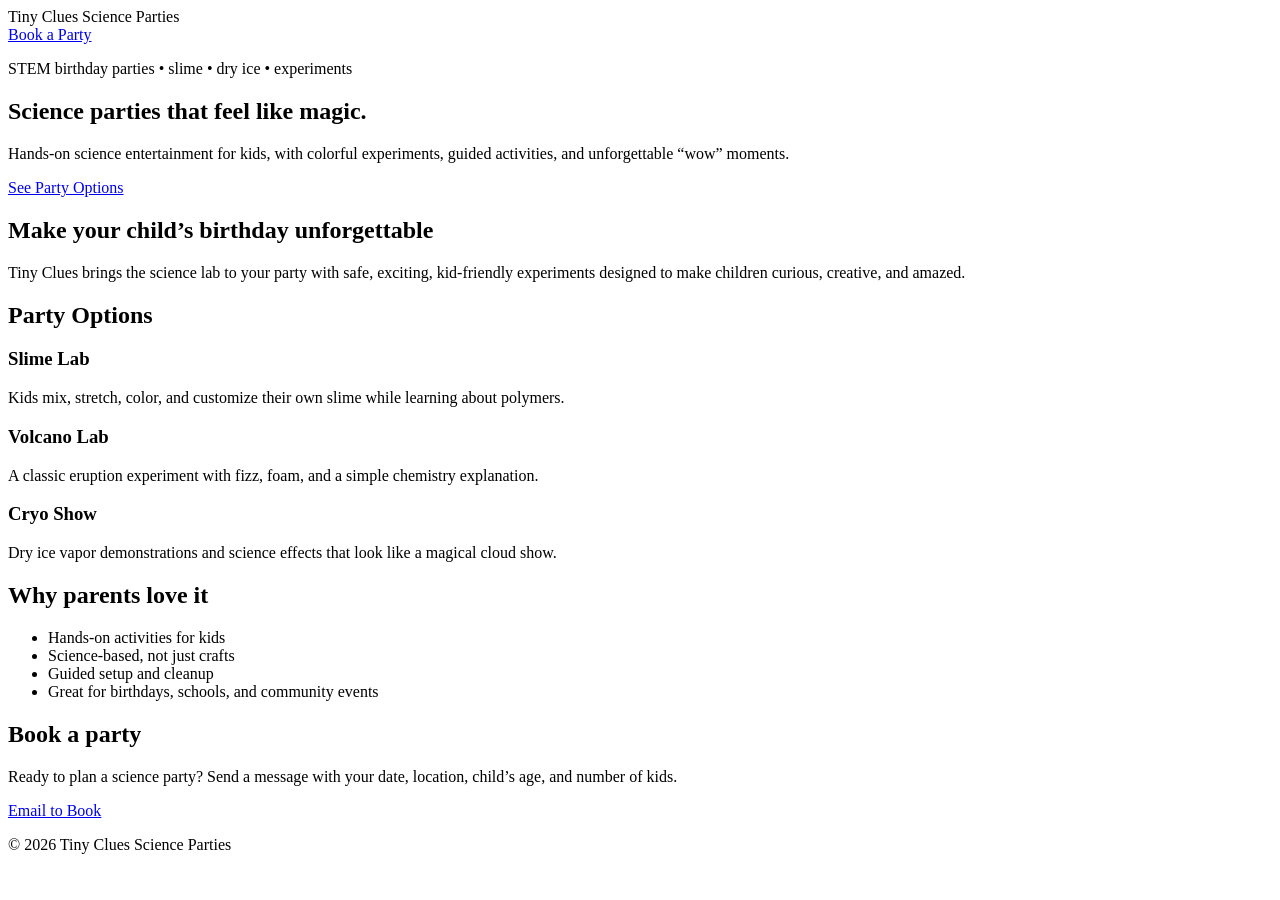
==== index.html @ 052db991 "Create index.html" ====
<!DOCTYPE html>
<html lang="en">
<head>
  <meta charset="UTF-8" />
  <meta name="viewport" content="width=device-width, initial-scale=1.0" />
  <title>Tiny Clues Science Parties</title>
  <link rel="stylesheet" href="style.css" />
</head>
<body>

  <header class="hero">
    <nav class="navbar">
      <div class="logo">Tiny Clues Science Parties</div>
      <a href="#contact" class="nav-button">Book a Party</a>
    </nav>

    <section class="hero-content">
      <p class="eyebrow">STEM birthday parties • slime • dry ice • experiments</p>
      <h1>Science parties that feel like magic.</h1>
      <p class="hero-text">
        Hands-on science entertainment for kids, with colorful experiments,
        guided activities, and unforgettable “wow” moments.
      </p>
      <a href="#packages" class="main-button">See Party Options</a>
    </section>
  </header>

  <main>
    <section class="section intro">
      <h2>Make your child’s birthday unforgettable</h2>
      <p>
        Tiny Clues brings the science lab to your party with safe, exciting,
        kid-friendly experiments designed to make children curious, creative,
        and amazed.
      </p>
    </section>

    <section id="packages" class="section packages">
      <h2>Party Options</h2>

      <div class="cards">
        <article class="card">
          <h3>Slime Lab</h3>
          <p>Kids mix, stretch, color, and customize their own slime while learning about polymers.</p>
        </article>

        <article class="card">
          <h3>Volcano Lab</h3>
          <p>A classic eruption experiment with fizz, foam, and a simple chemistry explanation.</p>
        </article>

        <article class="card">
          <h3>Cryo Show</h3>
          <p>Dry ice vapor demonstrations and science effects that look like a magical cloud show.</p>
        </article>
      </div>
    </section>

    <section class="section why">
      <h2>Why parents love it</h2>
      <ul>
        <li>Hands-on activities for kids</li>
        <li>Science-based, not just crafts</li>
        <li>Guided setup and cleanup</li>
        <li>Great for birthdays, schools, and community events</li>
      </ul>
    </section>

    <section id="contact" class="section contact">
      <h2>Book a party</h2>
      <p>
        Ready to plan a science party? Send a message with your date, location,
        child’s age, and number of kids.
      </p>
      <a class="main-button" href="mailto:your-email@example.com">Email to Book</a>
    </section>
  </main>

  <footer>
    <p>© 2026 Tiny Clues Science Parties</p>
  </footer>

</body>
</html>
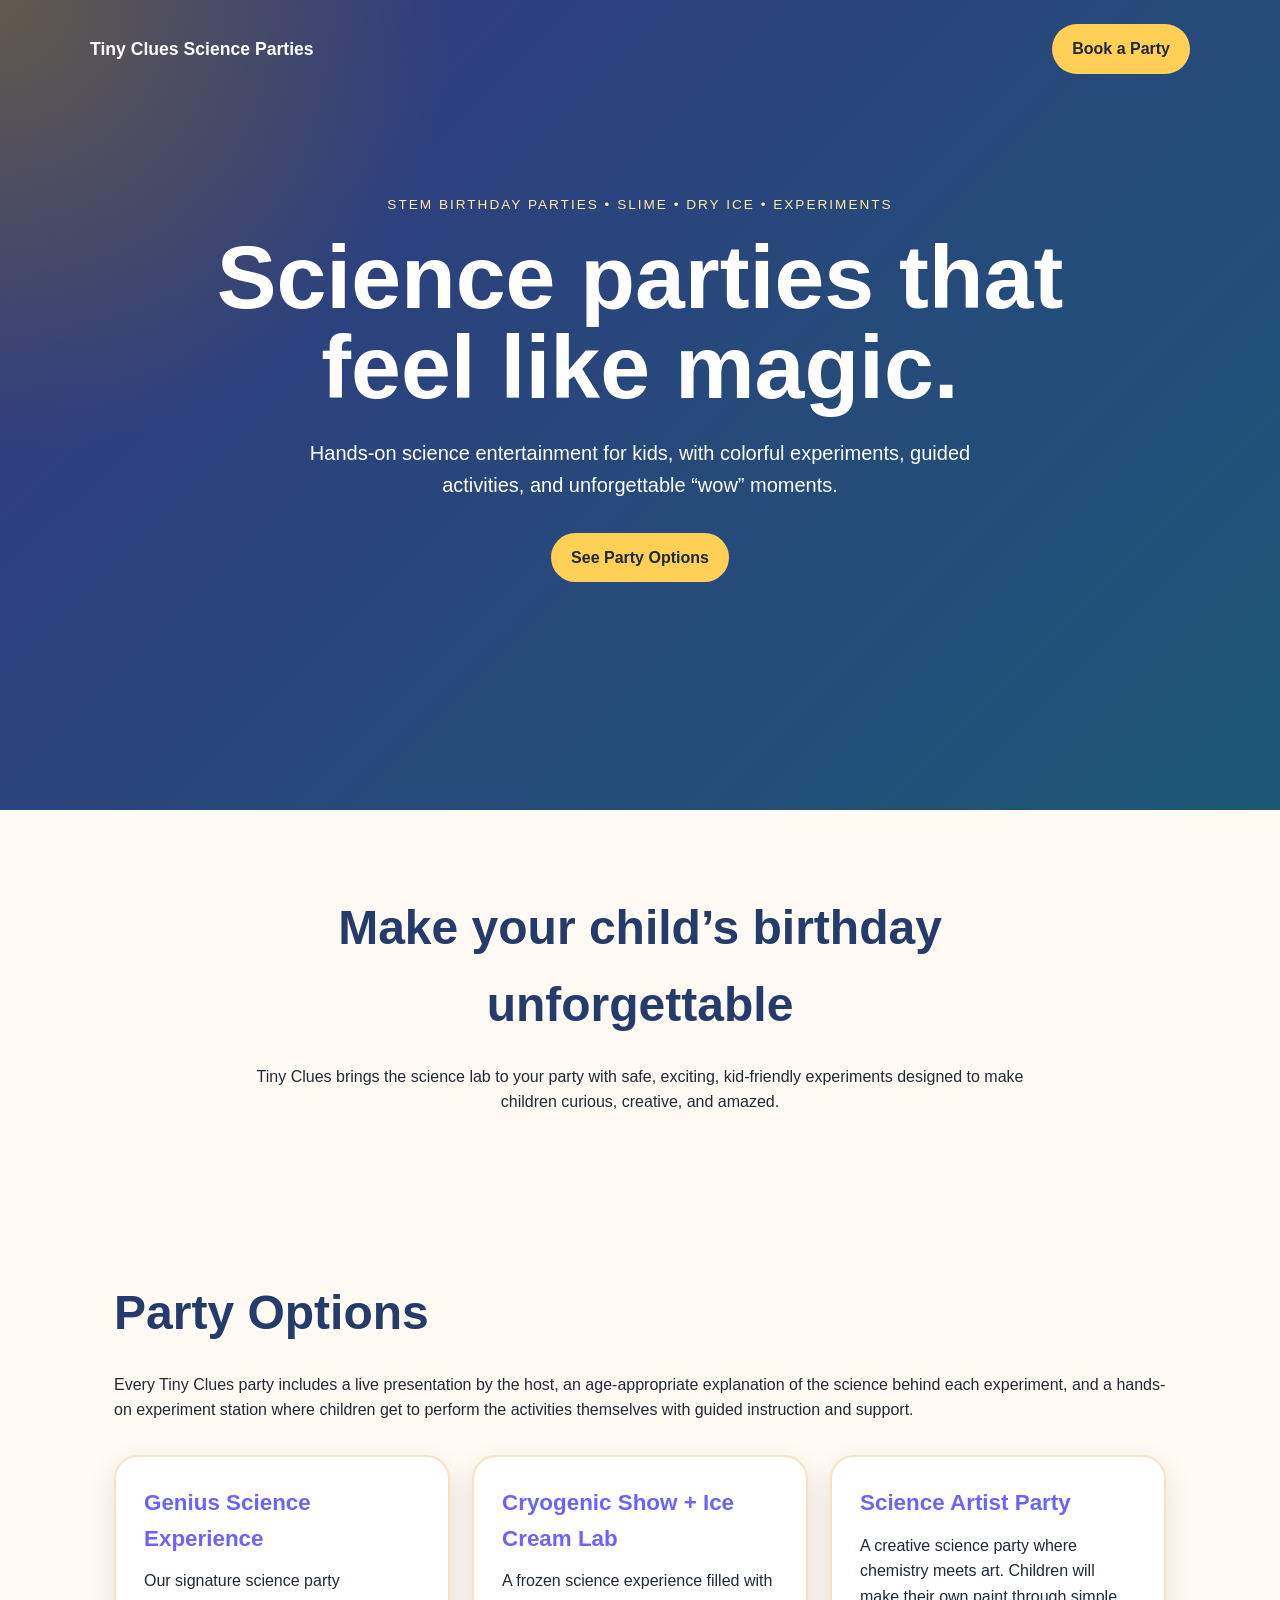
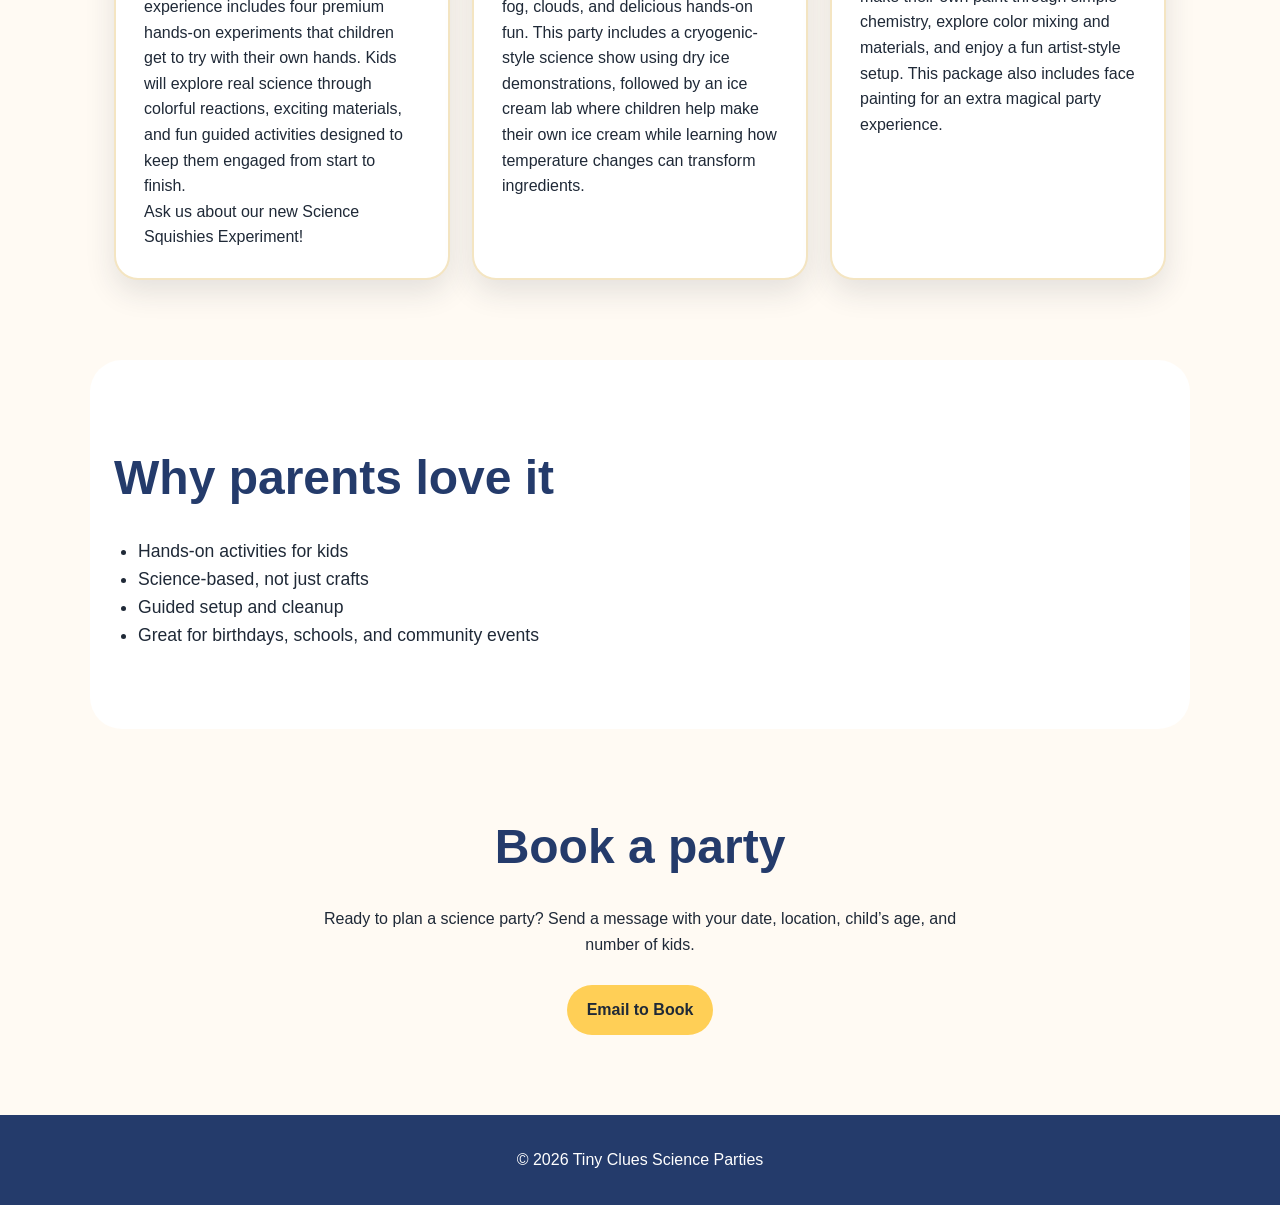
==== commit e8fcbec8: "Update index.html" ====
--- a/index.html
+++ b/index.html
@@ -36,26 +36,47 @@
     </section>
 
     <section id="packages" class="section packages">
-      <h2>Party Options</h2>
+  <h2>Party Options</h2>
 
-      <div class="cards">
-        <article class="card">
-          <h3>Slime Lab</h3>
-          <p>Kids mix, stretch, color, and customize their own slime while learning about polymers.</p>
-        </article>
+  <p class="package-intro">
+    Every Tiny Clues party includes a live presentation by the host, an age-appropriate
+    explanation of the science behind each experiment, and a hands-on experiment station
+    where children get to perform the activities themselves with guided instruction and support.
+  </p>
 
-        <article class="card">
-          <h3>Volcano Lab</h3>
-          <p>A classic eruption experiment with fizz, foam, and a simple chemistry explanation.</p>
-        </article>
+  <div class="cards">
+    <article class="card">
+      <h3>Genius Science Experience</h3>
+      <p>
+        Our signature science party experience includes four premium hands-on experiments
+        that children get to try with their own hands. Kids will explore real science through
+        colorful reactions, exciting materials, and fun guided activities designed to keep
+        them engaged from start to finish.
+      </p>
+      <p class="highlight-text">Ask us about our new Science Squishies Experiment!</p>
+    </article>
 
-        <article class="card">
-          <h3>Cryo Show</h3>
-          <p>Dry ice vapor demonstrations and science effects that look like a magical cloud show.</p>
-        </article>
-      </div>
-    </section>
+    <article class="card">
+      <h3>Cryogenic Show + Ice Cream Lab</h3>
+      <p>
+        A frozen science experience filled with fog, clouds, and delicious hands-on fun.
+        This party includes a cryogenic-style science show using dry ice demonstrations,
+        followed by an ice cream lab where children help make their own ice cream while
+        learning how temperature changes can transform ingredients.
+      </p>
+    </article>
 
+    <article class="card">
+      <h3>Science Artist Party</h3>
+      <p>
+        A creative science party where chemistry meets art. Children will make their own
+        paint through simple chemistry, explore color mixing and materials, and enjoy a fun
+        artist-style setup. This package also includes face painting for an extra magical
+        party experience.
+      </p>
+    </article>
+  </div>
+</section>
     <section class="section why">
       <h2>Why parents love it</h2>
       <ul>
--- a/style.css
+++ b/style.css
@@ -0,0 +1,151 @@
+* {
+  box-sizing: border-box;
+  margin: 0;
+  padding: 0;
+}
+
+body {
+  font-family: Arial, Helvetica, sans-serif;
+  color: #1f2937;
+  background: #fffaf3;
+  line-height: 1.6;
+}
+
+.hero {
+  min-height: 90vh;
+  background:
+    linear-gradient(rgba(24, 35, 70, 0.68), rgba(24, 35, 70, 0.68)),
+    radial-gradient(circle at top left, #ffcf56, transparent 30%),
+    linear-gradient(135deg, #6c63ff, #25c7d9);
+  color: white;
+  padding: 24px;
+}
+
+.navbar {
+  max-width: 1100px;
+  margin: 0 auto;
+  display: flex;
+  justify-content: space-between;
+  align-items: center;
+}
+
+.logo {
+  font-weight: 800;
+  font-size: 1.1rem;
+}
+
+.nav-button,
+.main-button {
+  display: inline-block;
+  background: #ffcf56;
+  color: #1f2937;
+  padding: 12px 20px;
+  border-radius: 999px;
+  text-decoration: none;
+  font-weight: 700;
+}
+
+.hero-content {
+  max-width: 850px;
+  margin: 120px auto 0;
+  text-align: center;
+}
+
+.eyebrow {
+  text-transform: uppercase;
+  letter-spacing: 2px;
+  font-size: 0.85rem;
+  margin-bottom: 18px;
+  color: #ffeaa7;
+}
+
+h1 {
+  font-size: clamp(2.6rem, 7vw, 5.8rem);
+  line-height: 1;
+  margin-bottom: 24px;
+}
+
+.hero-text {
+  font-size: 1.25rem;
+  max-width: 680px;
+  margin: 0 auto 32px;
+}
+
+.section {
+  max-width: 1100px;
+  margin: 0 auto;
+  padding: 80px 24px;
+}
+
+.section h2 {
+  font-size: clamp(2rem, 4vw, 3rem);
+  margin-bottom: 20px;
+  color: #243b6b;
+}
+
+.intro {
+  text-align: center;
+  max-width: 850px;
+}
+
+.cards {
+  display: grid;
+  grid-template-columns: repeat(3, 1fr);
+  gap: 22px;
+  margin-top: 32px;
+}
+
+.card {
+  background: white;
+  border-radius: 24px;
+  padding: 28px;
+  box-shadow: 0 12px 30px rgba(31, 41, 55, 0.12);
+  border: 2px solid #f4e5c2;
+}
+
+.card h3 {
+  color: #6c63ff;
+  margin-bottom: 12px;
+  font-size: 1.4rem;
+}
+
+.why {
+  background: #ffffff;
+  border-radius: 32px;
+}
+
+.why ul {
+  margin-left: 24px;
+  font-size: 1.1rem;
+}
+
+.contact {
+  text-align: center;
+}
+
+.contact p {
+  max-width: 650px;
+  margin: 0 auto 28px;
+}
+
+footer {
+  text-align: center;
+  padding: 32px;
+  background: #243b6b;
+  color: white;
+}
+
+@media (max-width: 800px) {
+  .navbar {
+    flex-direction: column;
+    gap: 18px;
+  }
+
+  .hero-content {
+    margin-top: 80px;
+  }
+
+  .cards {
+    grid-template-columns: 1fr;
+  }
+}
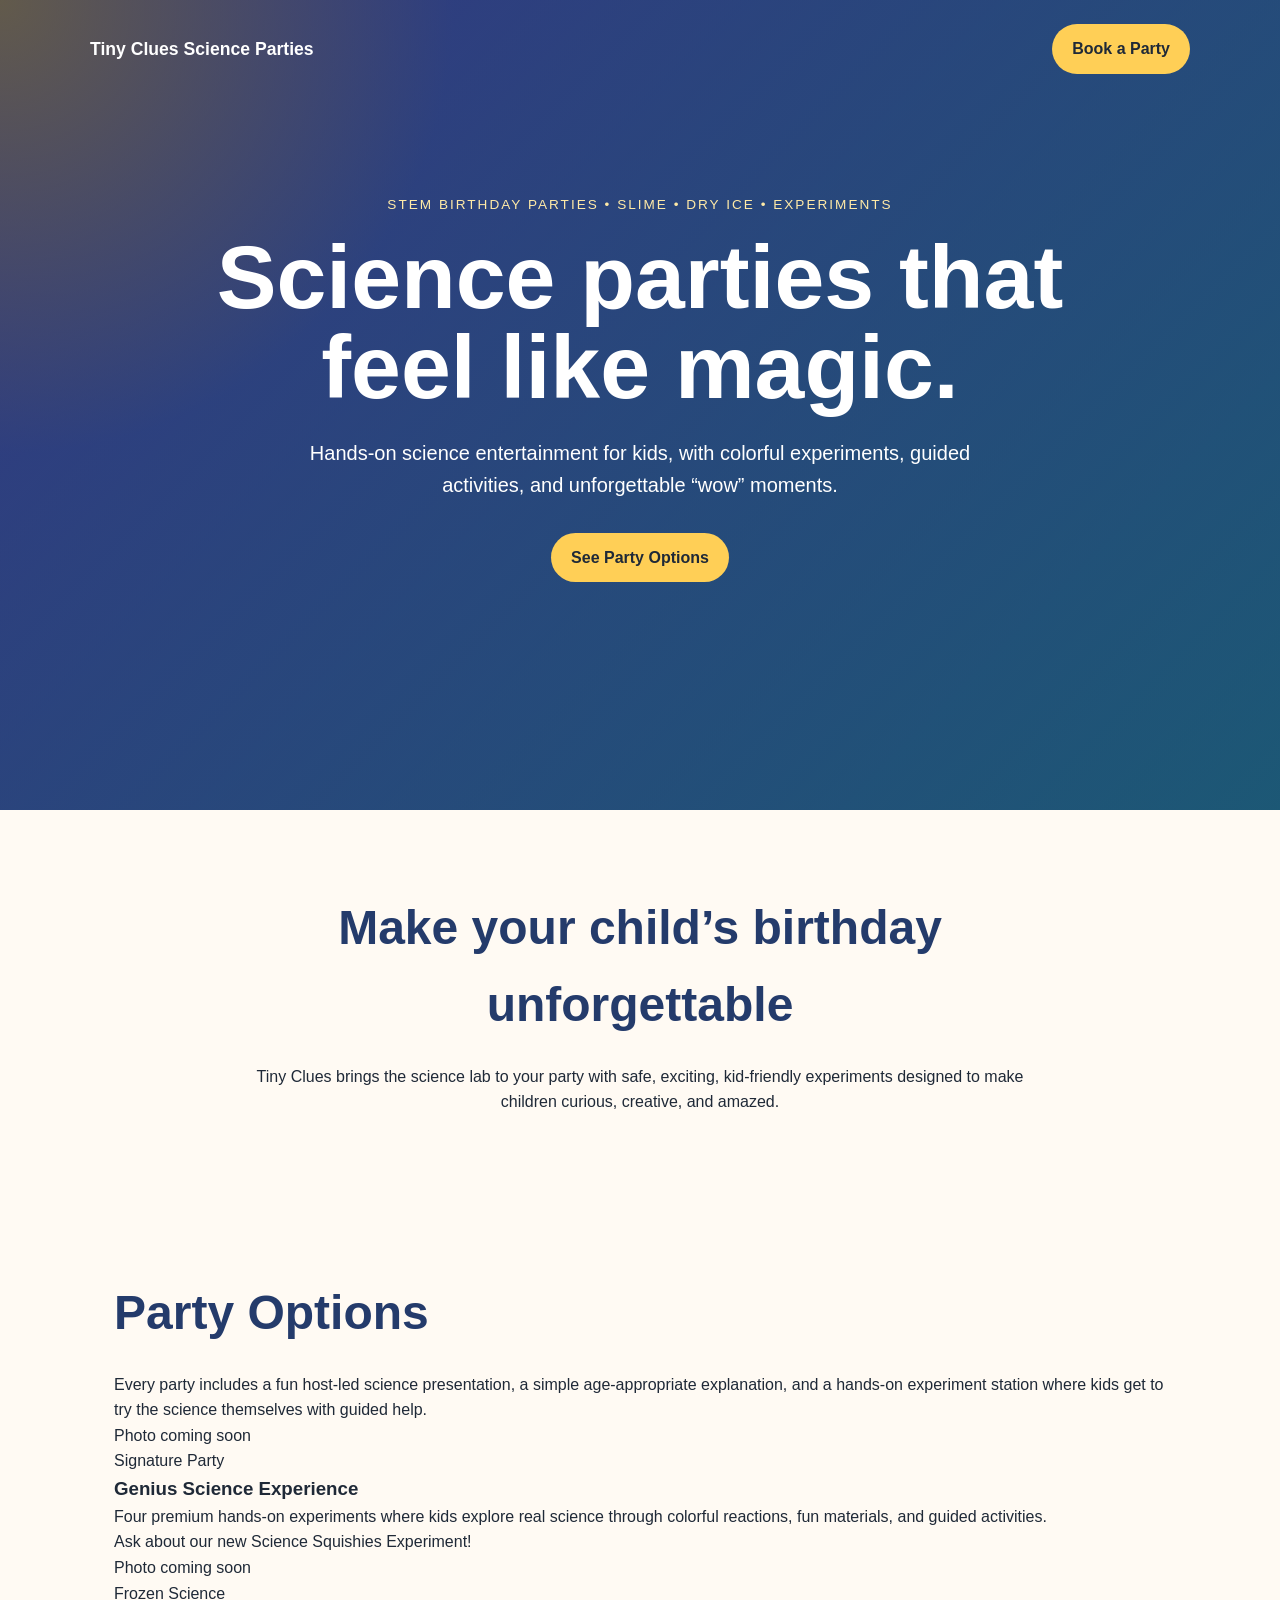
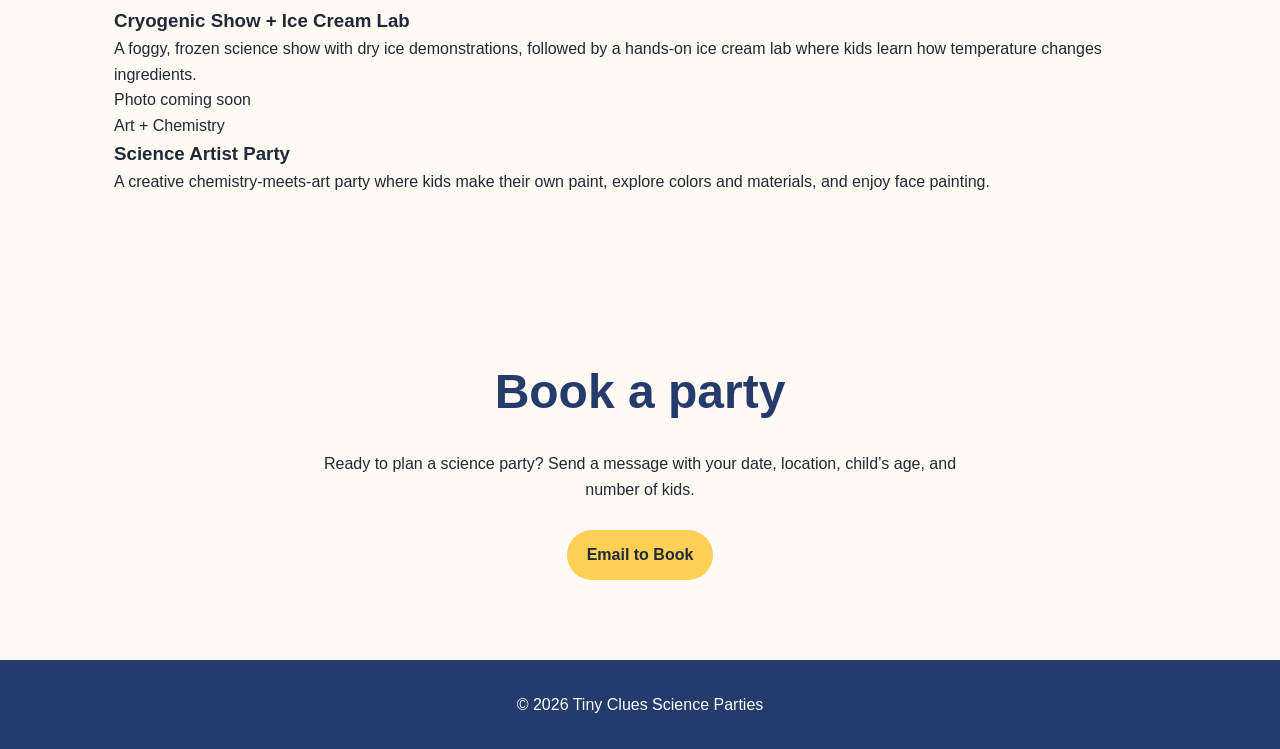
==== commit cb4c7d9f: "Update index.html" ====
--- a/index.html
+++ b/index.html
@@ -35,58 +35,62 @@
       </p>
     </section>
 
-    <section id="packages" class="section packages">
+<section id="packages" class="section packages">
   <h2>Party Options</h2>
 
   <p class="package-intro">
-    Every Tiny Clues party includes a live presentation by the host, an age-appropriate
-    explanation of the science behind each experiment, and a hands-on experiment station
-    where children get to perform the activities themselves with guided instruction and support.
+    Every party includes a fun host-led science presentation, a simple age-appropriate
+    explanation, and a hands-on experiment station where kids get to try the science
+    themselves with guided help.
   </p>
 
-  <div class="cards">
-    <article class="card">
-      <h3>Genius Science Experience</h3>
-      <p>
-        Our signature science party experience includes four premium hands-on experiments
-        that children get to try with their own hands. Kids will explore real science through
-        colorful reactions, exciting materials, and fun guided activities designed to keep
-        them engaged from start to finish.
-      </p>
-      <p class="highlight-text">Ask us about our new Science Squishies Experiment!</p>
+  <div class="package-list">
+
+    <article class="package-row">
+      <div class="package-image">
+        <span>Photo coming soon</span>
+      </div>
+      <div class="package-text">
+        <p class="package-label">Signature Party</p>
+        <h3>Genius Science Experience</h3>
+        <p>
+          Four premium hands-on experiments where kids explore real science through
+          colorful reactions, fun materials, and guided activities.
+        </p>
+        <p class="highlight-text">Ask about our new Science Squishies Experiment!</p>
+      </div>
     </article>
 
-    <article class="card">
-      <h3>Cryogenic Show + Ice Cream Lab</h3>
-      <p>
-        A frozen science experience filled with fog, clouds, and delicious hands-on fun.
-        This party includes a cryogenic-style science show using dry ice demonstrations,
-        followed by an ice cream lab where children help make their own ice cream while
-        learning how temperature changes can transform ingredients.
-      </p>
+    <article class="package-row">
+      <div class="package-image">
+        <span>Photo coming soon</span>
+      </div>
+      <div class="package-text">
+        <p class="package-label">Frozen Science</p>
+        <h3>Cryogenic Show + Ice Cream Lab</h3>
+        <p>
+          A foggy, frozen science show with dry ice demonstrations, followed by a
+          hands-on ice cream lab where kids learn how temperature changes ingredients.
+        </p>
+      </div>
     </article>
 
-    <article class="card">
-      <h3>Science Artist Party</h3>
-      <p>
-        A creative science party where chemistry meets art. Children will make their own
-        paint through simple chemistry, explore color mixing and materials, and enjoy a fun
-        artist-style setup. This package also includes face painting for an extra magical
-        party experience.
-      </p>
+    <article class="package-row">
+      <div class="package-image">
+        <span>Photo coming soon</span>
+      </div>
+      <div class="package-text">
+        <p class="package-label">Art + Chemistry</p>
+        <h3>Science Artist Party</h3>
+        <p>
+          A creative chemistry-meets-art party where kids make their own paint,
+          explore colors and materials, and enjoy face painting.
+        </p>
+      </div>
     </article>
+
   </div>
 </section>
-    <section class="section why">
-      <h2>Why parents love it</h2>
-      <ul>
-        <li>Hands-on activities for kids</li>
-        <li>Science-based, not just crafts</li>
-        <li>Guided setup and cleanup</li>
-        <li>Great for birthdays, schools, and community events</li>
-      </ul>
-    </section>
-
     <section id="contact" class="section contact">
       <h2>Book a party</h2>
       <p>
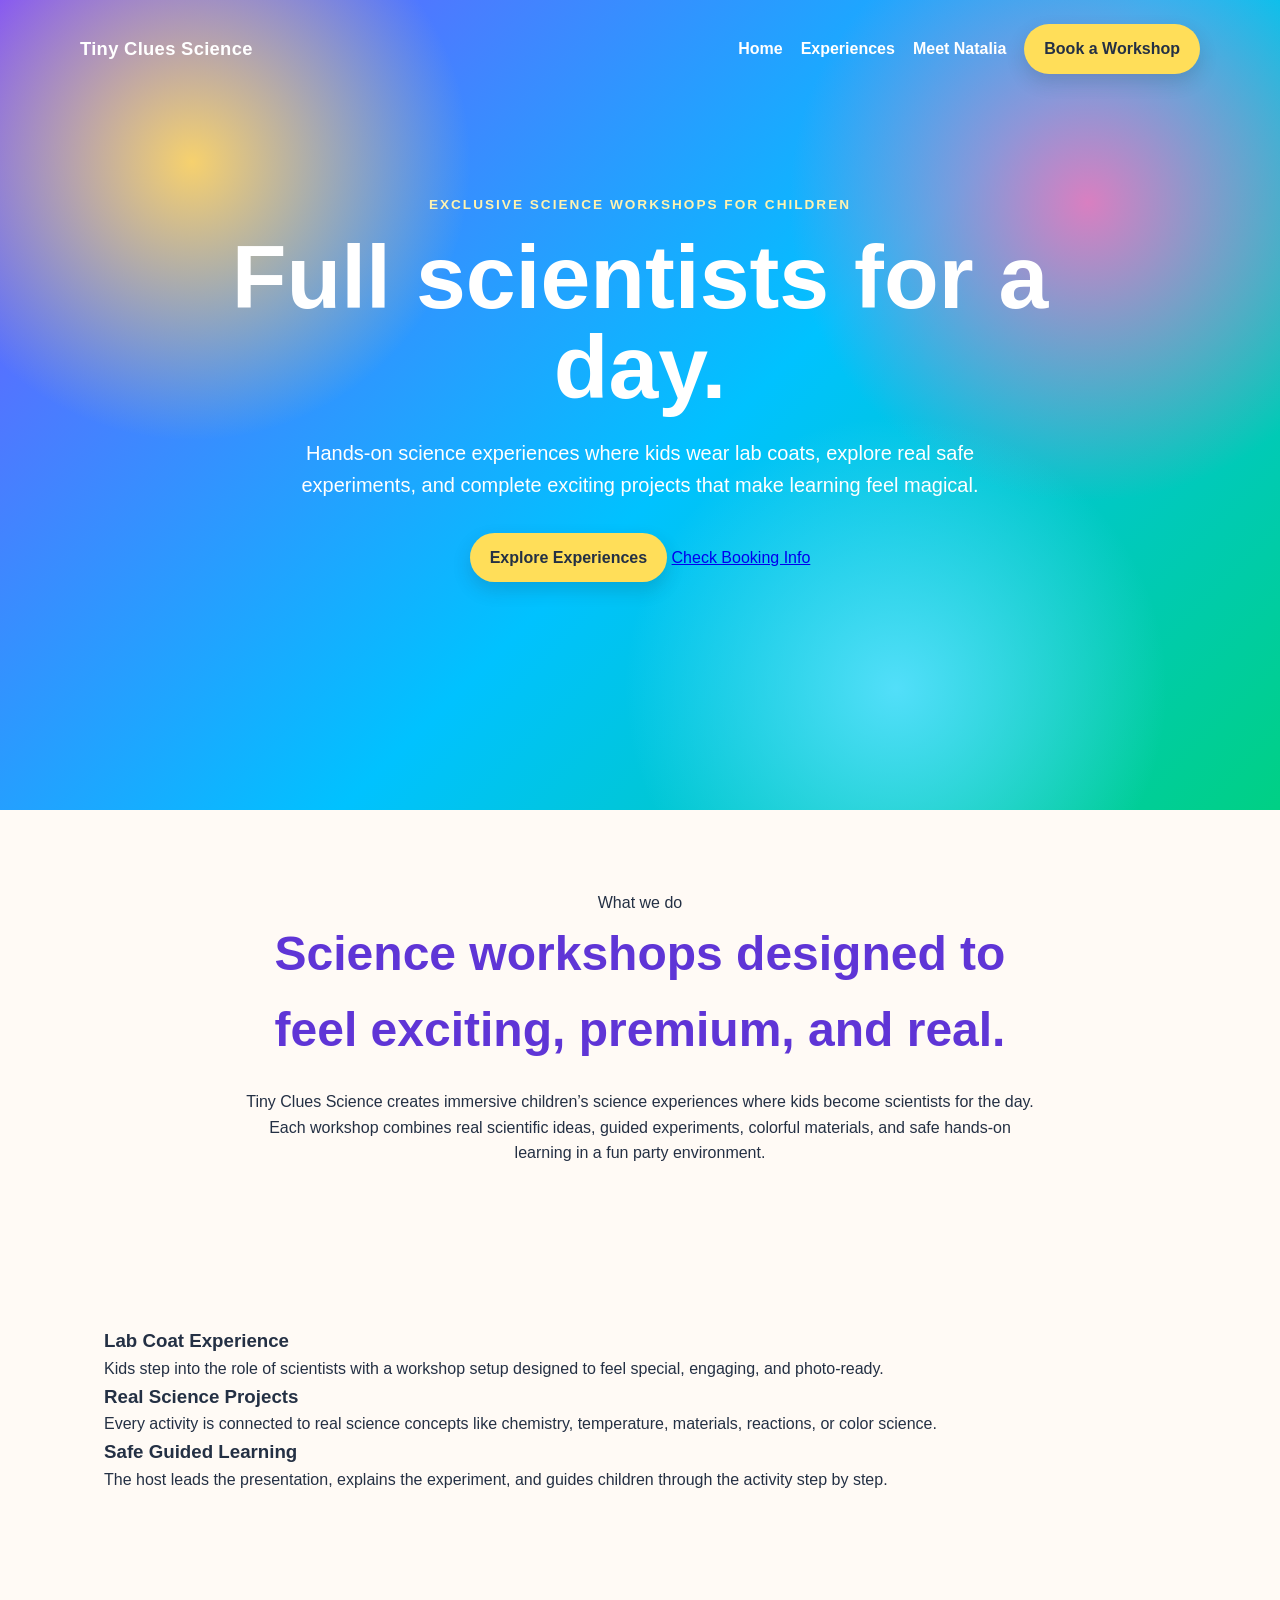
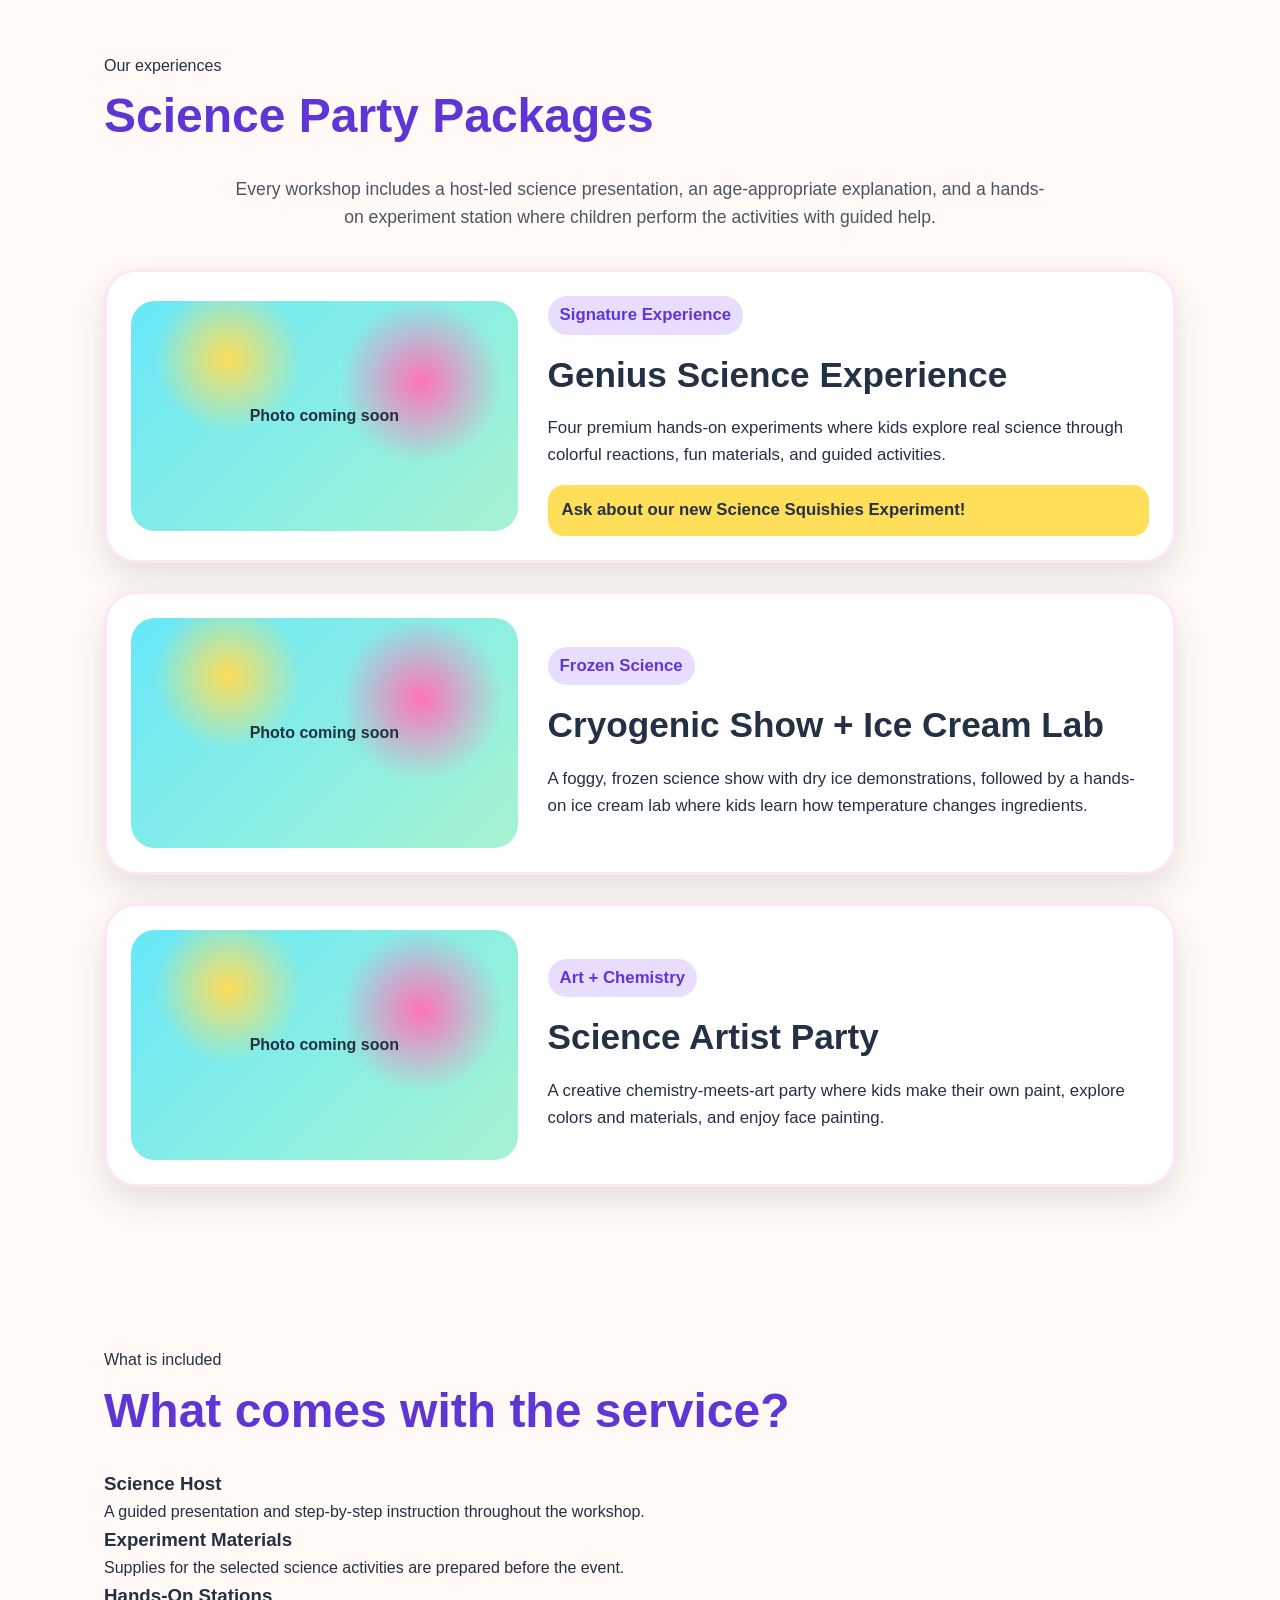
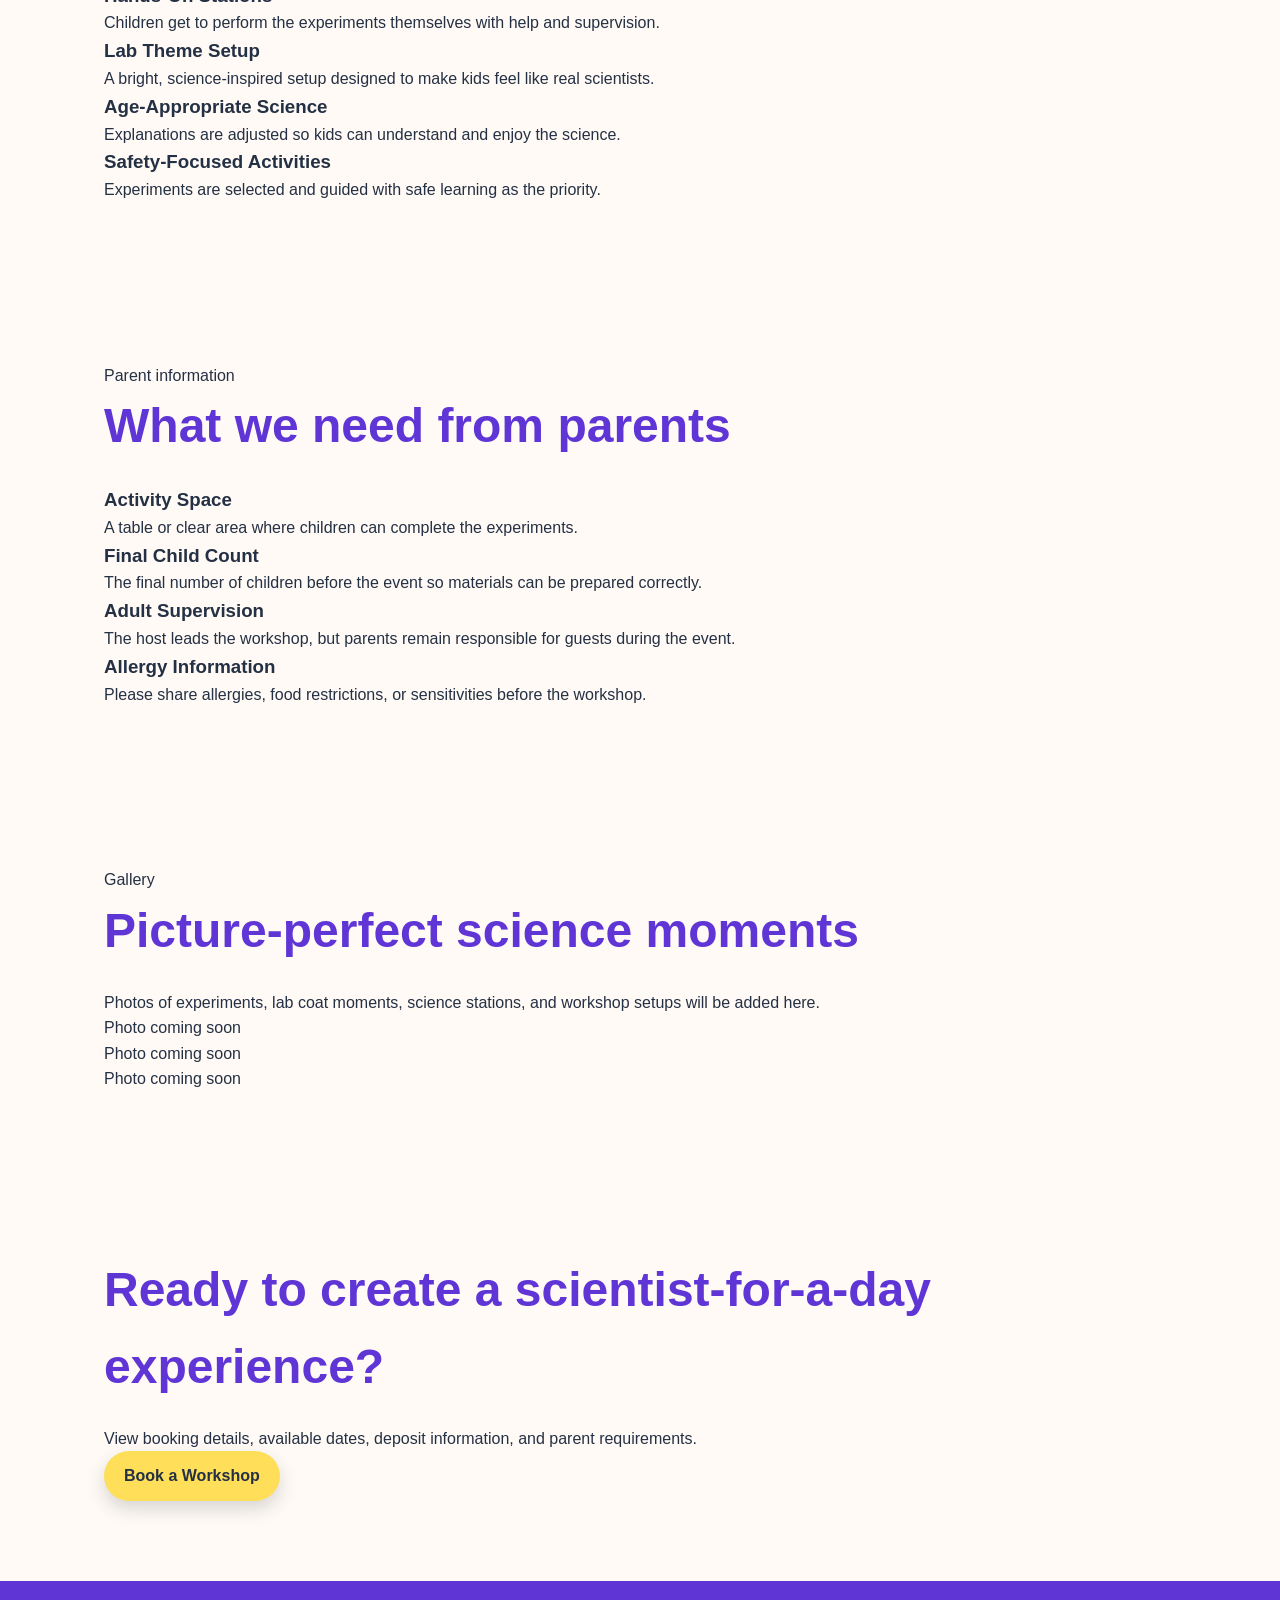
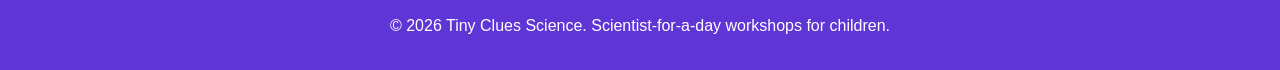
==== commit 82c8ed22: "Update index.html" ====
--- a/index.html
+++ b/index.html
@@ -3,106 +3,216 @@
 <head>
   <meta charset="UTF-8" />
   <meta name="viewport" content="width=device-width, initial-scale=1.0" />
-  <title>Tiny Clues Science Parties</title>
+  <title>Tiny Clues Science | Scientist-for-a-Day Workshops</title>
   <link rel="stylesheet" href="style.css" />
 </head>
 <body>
 
   <header class="hero">
     <nav class="navbar">
-      <div class="logo">Tiny Clues Science Parties</div>
-      <a href="#contact" class="nav-button">Book a Party</a>
+      <div class="logo">Tiny Clues Science</div>
+
+      <div class="nav-links">
+        <a href="index.html">Home</a>
+        <a href="#packages">Experiences</a>
+        <a href="meet.html">Meet Natalia</a>
+        <a href="book.html" class="nav-button">Book a Workshop</a>
+      </div>
     </nav>
 
     <section class="hero-content">
-      <p class="eyebrow">STEM birthday parties • slime • dry ice • experiments</p>
-      <h1>Science parties that feel like magic.</h1>
+      <p class="eyebrow">Exclusive science workshops for children</p>
+      <h1>Full scientists for a day.</h1>
       <p class="hero-text">
-        Hands-on science entertainment for kids, with colorful experiments,
-        guided activities, and unforgettable “wow” moments.
-      </p>
-      <a href="#packages" class="main-button">See Party Options</a>
+        Hands-on science experiences where kids wear lab coats, explore real safe experiments,
+        and complete exciting projects that make learning feel magical.
+      </p>
+      <div class="hero-buttons">
+        <a href="#packages" class="main-button">Explore Experiences</a>
+        <a href="book.html" class="secondary-button">Check Booking Info</a>
+      </div>
     </section>
   </header>
 
   <main>
+
     <section class="section intro">
-      <h2>Make your child’s birthday unforgettable</h2>
+      <p class="section-tag">What we do</p>
+      <h2>Science workshops designed to feel exciting, premium, and real.</h2>
       <p>
-        Tiny Clues brings the science lab to your party with safe, exciting,
-        kid-friendly experiments designed to make children curious, creative,
-        and amazed.
-      </p>
-    </section>
-
-<section id="packages" class="section packages">
-  <h2>Party Options</h2>
-
-  <p class="package-intro">
-    Every party includes a fun host-led science presentation, a simple age-appropriate
-    explanation, and a hands-on experiment station where kids get to try the science
-    themselves with guided help.
-  </p>
-
-  <div class="package-list">
-
-    <article class="package-row">
-      <div class="package-image">
-        <span>Photo coming soon</span>
-      </div>
-      <div class="package-text">
-        <p class="package-label">Signature Party</p>
-        <h3>Genius Science Experience</h3>
-        <p>
-          Four premium hands-on experiments where kids explore real science through
-          colorful reactions, fun materials, and guided activities.
-        </p>
-        <p class="highlight-text">Ask about our new Science Squishies Experiment!</p>
-      </div>
-    </article>
-
-    <article class="package-row">
-      <div class="package-image">
-        <span>Photo coming soon</span>
-      </div>
-      <div class="package-text">
-        <p class="package-label">Frozen Science</p>
-        <h3>Cryogenic Show + Ice Cream Lab</h3>
-        <p>
-          A foggy, frozen science show with dry ice demonstrations, followed by a
-          hands-on ice cream lab where kids learn how temperature changes ingredients.
-        </p>
-      </div>
-    </article>
-
-    <article class="package-row">
-      <div class="package-image">
-        <span>Photo coming soon</span>
-      </div>
-      <div class="package-text">
-        <p class="package-label">Art + Chemistry</p>
-        <h3>Science Artist Party</h3>
-        <p>
-          A creative chemistry-meets-art party where kids make their own paint,
-          explore colors and materials, and enjoy face painting.
-        </p>
-      </div>
-    </article>
-
-  </div>
-</section>
-    <section id="contact" class="section contact">
-      <h2>Book a party</h2>
+        Tiny Clues Science creates immersive children’s science experiences where kids become
+        scientists for the day. Each workshop combines real scientific ideas, guided experiments,
+        colorful materials, and safe hands-on learning in a fun party environment.
+      </p>
+    </section>
+
+    <section class="section feature-grid">
+      <article class="feature-card">
+        <h3>Lab Coat Experience</h3>
+        <p>Kids step into the role of scientists with a workshop setup designed to feel special, engaging, and photo-ready.</p>
+      </article>
+
+      <article class="feature-card">
+        <h3>Real Science Projects</h3>
+        <p>Every activity is connected to real science concepts like chemistry, temperature, materials, reactions, or color science.</p>
+      </article>
+
+      <article class="feature-card">
+        <h3>Safe Guided Learning</h3>
+        <p>The host leads the presentation, explains the experiment, and guides children through the activity step by step.</p>
+      </article>
+    </section>
+
+    <section id="packages" class="section packages">
+      <p class="section-tag">Our experiences</p>
+      <h2>Science Party Packages</h2>
+
+      <p class="package-intro">
+        Every workshop includes a host-led science presentation, an age-appropriate explanation,
+        and a hands-on experiment station where children perform the activities with guided help.
+      </p>
+
+      <div class="package-list">
+
+        <article class="package-row">
+          <div class="package-image">
+            <span>Photo coming soon</span>
+          </div>
+
+          <div class="package-text">
+            <p class="package-label">Signature Experience</p>
+            <h3>Genius Science Experience</h3>
+            <p>
+              Four premium hands-on experiments where kids explore real science through colorful
+              reactions, fun materials, and guided activities.
+            </p>
+            <p class="highlight-text">Ask about our new Science Squishies Experiment!</p>
+          </div>
+        </article>
+
+        <article class="package-row">
+          <div class="package-image">
+            <span>Photo coming soon</span>
+          </div>
+
+          <div class="package-text">
+            <p class="package-label">Frozen Science</p>
+            <h3>Cryogenic Show + Ice Cream Lab</h3>
+            <p>
+              A foggy, frozen science show with dry ice demonstrations, followed by a hands-on
+              ice cream lab where kids learn how temperature changes ingredients.
+            </p>
+          </div>
+        </article>
+
+        <article class="package-row">
+          <div class="package-image">
+            <span>Photo coming soon</span>
+          </div>
+
+          <div class="package-text">
+            <p class="package-label">Art + Chemistry</p>
+            <h3>Science Artist Party</h3>
+            <p>
+              A creative chemistry-meets-art party where kids make their own paint,
+              explore colors and materials, and enjoy face painting.
+            </p>
+          </div>
+        </article>
+
+      </div>
+    </section>
+
+    <section class="section included-section">
+      <p class="section-tag">What is included</p>
+      <h2>What comes with the service?</h2>
+
+      <div class="included-grid">
+        <div class="included-card">
+          <h3>Science Host</h3>
+          <p>A guided presentation and step-by-step instruction throughout the workshop.</p>
+        </div>
+
+        <div class="included-card">
+          <h3>Experiment Materials</h3>
+          <p>Supplies for the selected science activities are prepared before the event.</p>
+        </div>
+
+        <div class="included-card">
+          <h3>Hands-On Stations</h3>
+          <p>Children get to perform the experiments themselves with help and supervision.</p>
+        </div>
+
+        <div class="included-card">
+          <h3>Lab Theme Setup</h3>
+          <p>A bright, science-inspired setup designed to make kids feel like real scientists.</p>
+        </div>
+
+        <div class="included-card">
+          <h3>Age-Appropriate Science</h3>
+          <p>Explanations are adjusted so kids can understand and enjoy the science.</p>
+        </div>
+
+        <div class="included-card">
+          <h3>Safety-Focused Activities</h3>
+          <p>Experiments are selected and guided with safe learning as the priority.</p>
+        </div>
+      </div>
+    </section>
+
+    <section class="section parent-section">
+      <p class="section-tag">Parent information</p>
+      <h2>What we need from parents</h2>
+
+      <div class="parent-list">
+        <div>
+          <h3>Activity Space</h3>
+          <p>A table or clear area where children can complete the experiments.</p>
+        </div>
+
+        <div>
+          <h3>Final Child Count</h3>
+          <p>The final number of children before the event so materials can be prepared correctly.</p>
+        </div>
+
+        <div>
+          <h3>Adult Supervision</h3>
+          <p>The host leads the workshop, but parents remain responsible for guests during the event.</p>
+        </div>
+
+        <div>
+          <h3>Allergy Information</h3>
+          <p>Please share allergies, food restrictions, or sensitivities before the workshop.</p>
+        </div>
+      </div>
+    </section>
+
+    <section class="section gallery-preview">
+      <p class="section-tag">Gallery</p>
+      <h2>Picture-perfect science moments</h2>
       <p>
-        Ready to plan a science party? Send a message with your date, location,
-        child’s age, and number of kids.
-      </p>
-      <a class="main-button" href="mailto:your-email@example.com">Email to Book</a>
-    </section>
+        Photos of experiments, lab coat moments, science stations, and workshop setups will be added here.
+      </p>
+
+      <div class="gallery-grid">
+        <div class="gallery-box">Photo coming soon</div>
+        <div class="gallery-box">Photo coming soon</div>
+        <div class="gallery-box">Photo coming soon</div>
+      </div>
+    </section>
+
+    <section class="section contact-cta">
+      <h2>Ready to create a scientist-for-a-day experience?</h2>
+      <p>
+        View booking details, available dates, deposit information, and parent requirements.
+      </p>
+      <a href="book.html" class="main-button">Book a Workshop</a>
+    </section>
+
   </main>
 
   <footer>
-    <p>© 2026 Tiny Clues Science Parties</p>
+    <p>© 2026 Tiny Clues Science. Scientist-for-a-day workshops for children.</p>
   </footer>
 
 </body>
--- a/style.css
+++ b/style.css
@@ -6,23 +6,24 @@
 
 body {
   font-family: Arial, Helvetica, sans-serif;
-  color: #1f2937;
-  background: #fffaf3;
+  color: #243044;
+  background: #fffaf5;
   line-height: 1.6;
 }
 
 .hero {
   min-height: 90vh;
   background:
-    linear-gradient(rgba(24, 35, 70, 0.68), rgba(24, 35, 70, 0.68)),
-    radial-gradient(circle at top left, #ffcf56, transparent 30%),
-    linear-gradient(135deg, #6c63ff, #25c7d9);
+    radial-gradient(circle at 15% 20%, rgba(255, 214, 102, 0.95), transparent 22%),
+    radial-gradient(circle at 85% 25%, rgba(255, 115, 185, 0.85), transparent 24%),
+    radial-gradient(circle at 70% 85%, rgba(91, 225, 255, 0.9), transparent 24%),
+    linear-gradient(135deg, #7c4dff, #00c2ff 55%, #00d084);
   color: white;
   padding: 24px;
 }
 
 .navbar {
-  max-width: 1100px;
+  max-width: 1120px;
   margin: 0 auto;
   display: flex;
   justify-content: space-between;
@@ -30,19 +31,33 @@
 }
 
 .logo {
+  font-weight: 900;
+  font-size: 1.15rem;
+  letter-spacing: 0.3px;
+}
+
+.nav-links {
+  display: flex;
+  align-items: center;
+  gap: 18px;
+}
+
+.nav-links a {
+  color: white;
+  text-decoration: none;
   font-weight: 800;
-  font-size: 1.1rem;
 }
 
 .nav-button,
 .main-button {
   display: inline-block;
-  background: #ffcf56;
-  color: #1f2937;
+  background: #ffde59;
+  color: #243044 !important;
   padding: 12px 20px;
   border-radius: 999px;
   text-decoration: none;
-  font-weight: 700;
+  font-weight: 900;
+  box-shadow: 0 8px 18px rgba(36, 48, 68, 0.18);
 }
 
 .hero-content {
@@ -56,11 +71,12 @@
   letter-spacing: 2px;
   font-size: 0.85rem;
   margin-bottom: 18px;
-  color: #ffeaa7;
+  color: #fff3b0;
+  font-weight: 800;
 }
 
 h1 {
-  font-size: clamp(2.6rem, 7vw, 5.8rem);
+  font-size: clamp(2.7rem, 7vw, 5.8rem);
   line-height: 1;
   margin-bottom: 24px;
 }
@@ -72,7 +88,7 @@
 }
 
 .section {
-  max-width: 1100px;
+  max-width: 1120px;
   margin: 0 auto;
   padding: 80px 24px;
 }
@@ -80,7 +96,7 @@
 .section h2 {
   font-size: clamp(2rem, 4vw, 3rem);
   margin-bottom: 20px;
-  color: #243b6b;
+  color: #5f35d6;
 }
 
 .intro {
@@ -88,30 +104,81 @@
   max-width: 850px;
 }
 
-.cards {
+.package-intro {
+  max-width: 820px;
+  margin: 0 auto 38px;
+  text-align: center;
+  font-size: 1.1rem;
+  color: #4b5563;
+}
+
+.package-list {
   display: grid;
-  grid-template-columns: repeat(3, 1fr);
-  gap: 22px;
-  margin-top: 32px;
-}
-
-.card {
+  gap: 28px;
+}
+
+.package-row {
+  display: grid;
+  grid-template-columns: 0.9fr 1.4fr;
+  gap: 30px;
+  align-items: center;
   background: white;
+  border-radius: 32px;
+  padding: 24px;
+  border: 3px solid #ffe6f3;
+  box-shadow: 0 14px 32px rgba(36, 48, 68, 0.12);
+}
+
+.package-image {
+  min-height: 230px;
   border-radius: 24px;
-  padding: 28px;
-  box-shadow: 0 12px 30px rgba(31, 41, 55, 0.12);
-  border: 2px solid #f4e5c2;
-}
-
-.card h3 {
-  color: #6c63ff;
+  background:
+    radial-gradient(circle at 25% 25%, #ffde59, transparent 22%),
+    radial-gradient(circle at 75% 35%, #ff73b9, transparent 25%),
+    linear-gradient(135deg, #67e8f9, #a7f3d0);
+  display: flex;
+  align-items: center;
+  justify-content: center;
+  color: #243044;
+  font-weight: 900;
+  text-align: center;
+}
+
+.package-label {
+  display: inline-block;
+  background: #e9ddff;
+  color: #5f35d6;
+  padding: 6px 12px;
+  border-radius: 999px;
+  font-size: 0.85rem;
+  font-weight: 900;
   margin-bottom: 12px;
-  font-size: 1.4rem;
+}
+
+.package-text h3 {
+  color: #243044;
+  font-size: clamp(1.6rem, 3vw, 2.2rem);
+  margin-bottom: 12px;
+}
+
+.package-text p {
+  font-size: 1.05rem;
+}
+
+.highlight-text {
+  margin-top: 16px;
+  font-weight: 900;
+  color: #243044;
+  background: #ffde59;
+  padding: 12px 14px;
+  border-radius: 16px;
 }
 
 .why {
-  background: #ffffff;
+  background: white;
   border-radius: 32px;
+  border: 3px solid #d9f99d;
+  box-shadow: 0 12px 28px rgba(36, 48, 68, 0.08);
 }
 
 .why ul {
@@ -131,8 +198,54 @@
 footer {
   text-align: center;
   padding: 32px;
-  background: #243b6b;
-  color: white;
+  background: #5f35d6;
+  color: white;
+}
+
+.meet-hero {
+  background:
+    radial-gradient(circle at 20% 20%, #ffde59, transparent 24%),
+    radial-gradient(circle at 85% 30%, #ff73b9, transparent 24%),
+    linear-gradient(135deg, #5f35d6, #00c2ff);
+  color: white;
+  padding: 24px;
+}
+
+.meet-section {
+  max-width: 1000px;
+  margin: 0 auto;
+  padding: 80px 24px;
+  display: grid;
+  grid-template-columns: 0.9fr 1.4fr;
+  gap: 40px;
+  align-items: center;
+}
+
+.meet-photo {
+  min-height: 320px;
+  border-radius: 32px;
+  background:
+    radial-gradient(circle at 30% 30%, #ffde59, transparent 24%),
+    linear-gradient(135deg, #ff73b9, #67e8f9);
+  display: flex;
+  align-items: center;
+  justify-content: center;
+  font-weight: 900;
+  text-align: center;
+  color: #243044;
+  padding: 24px;
+}
+
+.meet-text h1 {
+  color: #5f35d6;
+  font-size: clamp(2.4rem, 5vw, 4rem);
+  line-height: 1;
+  margin-bottom: 22px;
+}
+
+.meet-text p {
+  font-size: 1.1rem;
+  margin-bottom: 18px;
 }
 
 @media (max-width: 800px) {
@@ -141,11 +254,17 @@
     gap: 18px;
   }
 
+  .nav-links {
+    flex-wrap: wrap;
+    justify-content: center;
+  }
+
   .hero-content {
     margin-top: 80px;
   }
 
-  .cards {
+  .package-row,
+  .meet-section {
     grid-template-columns: 1fr;
   }
 }
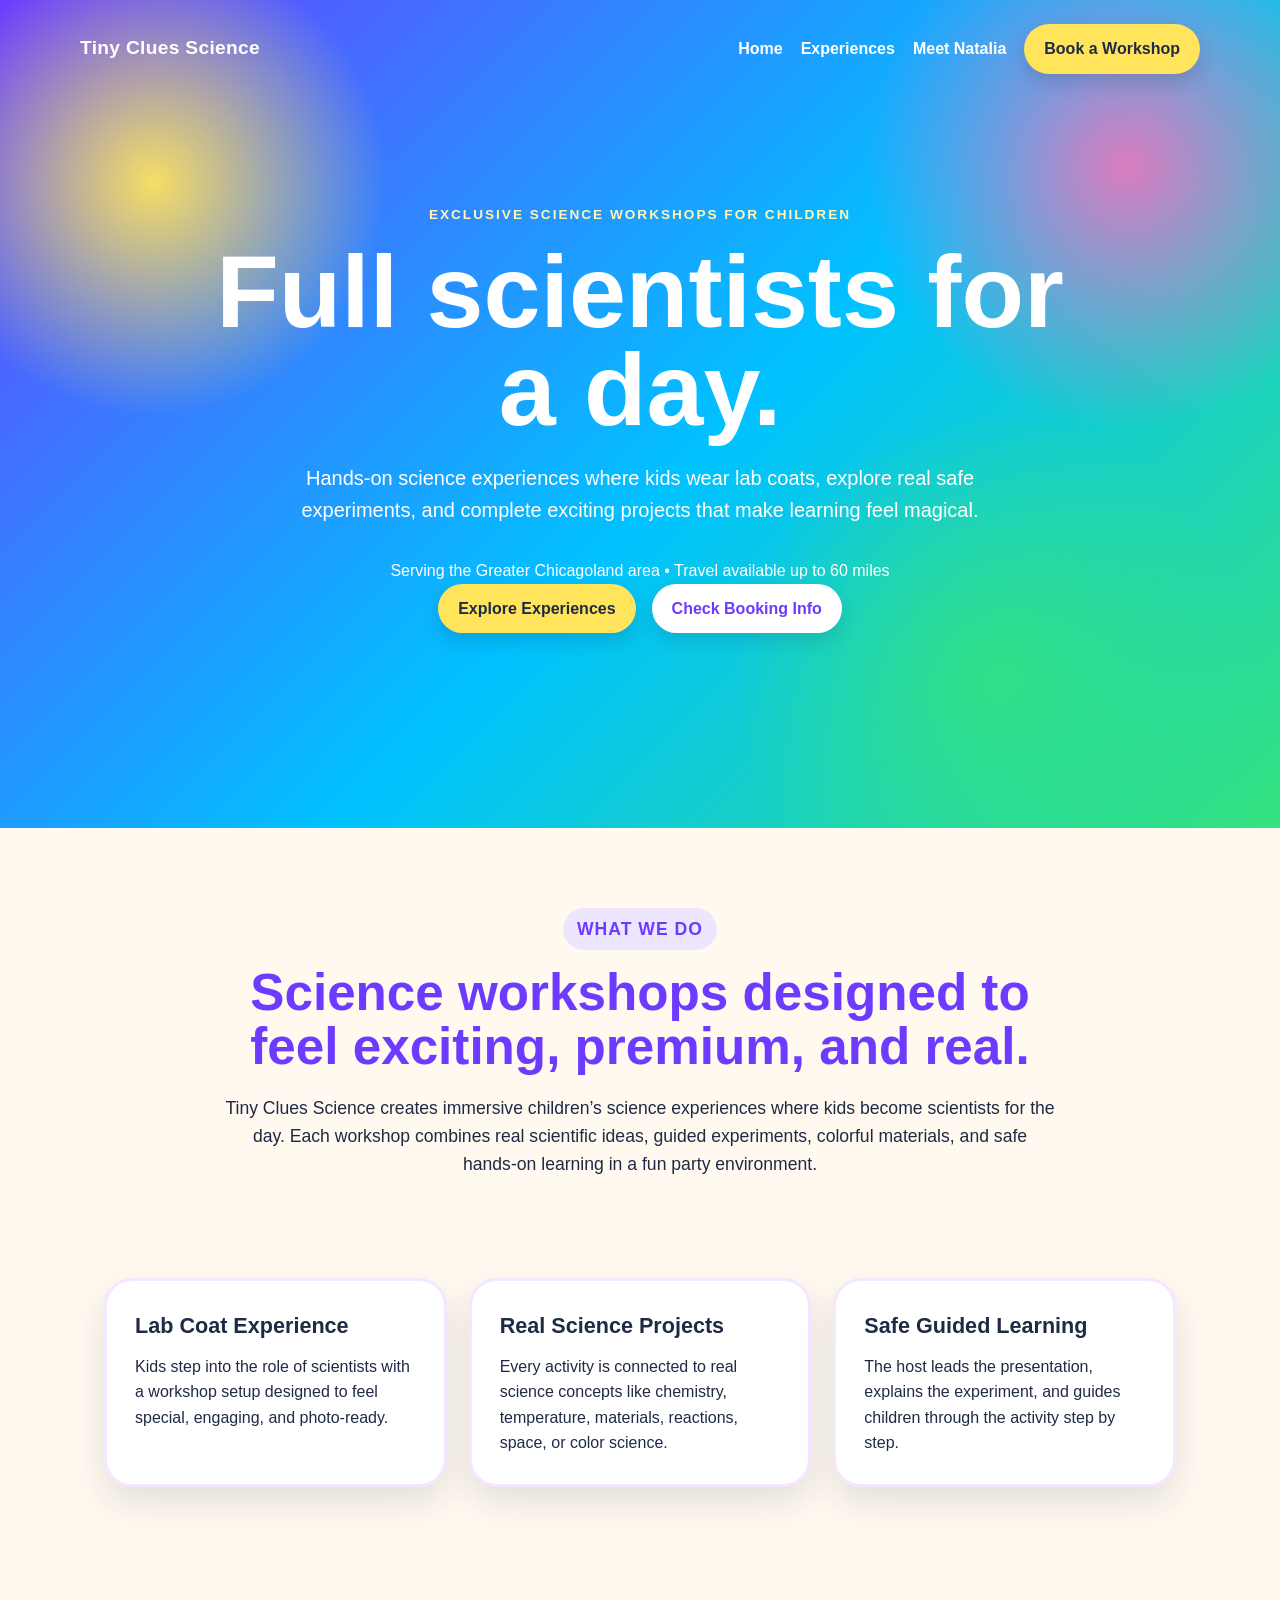
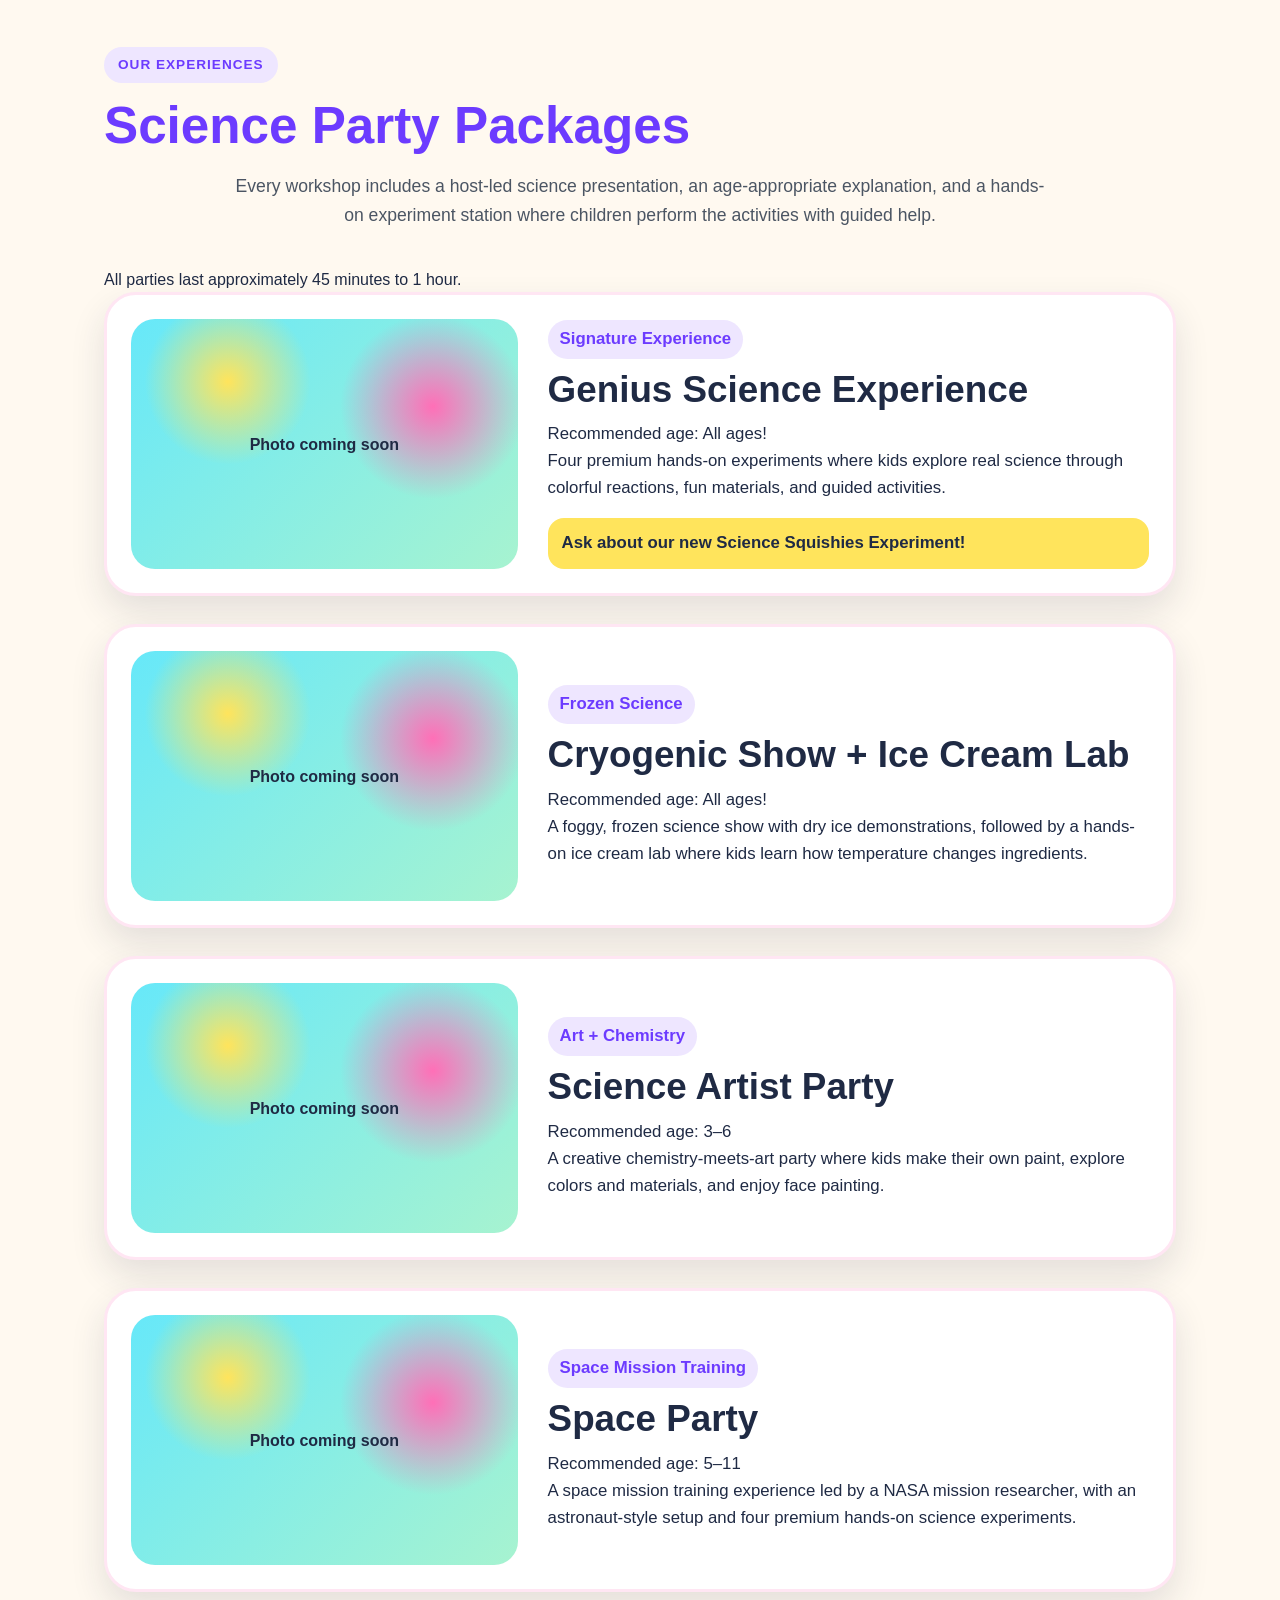
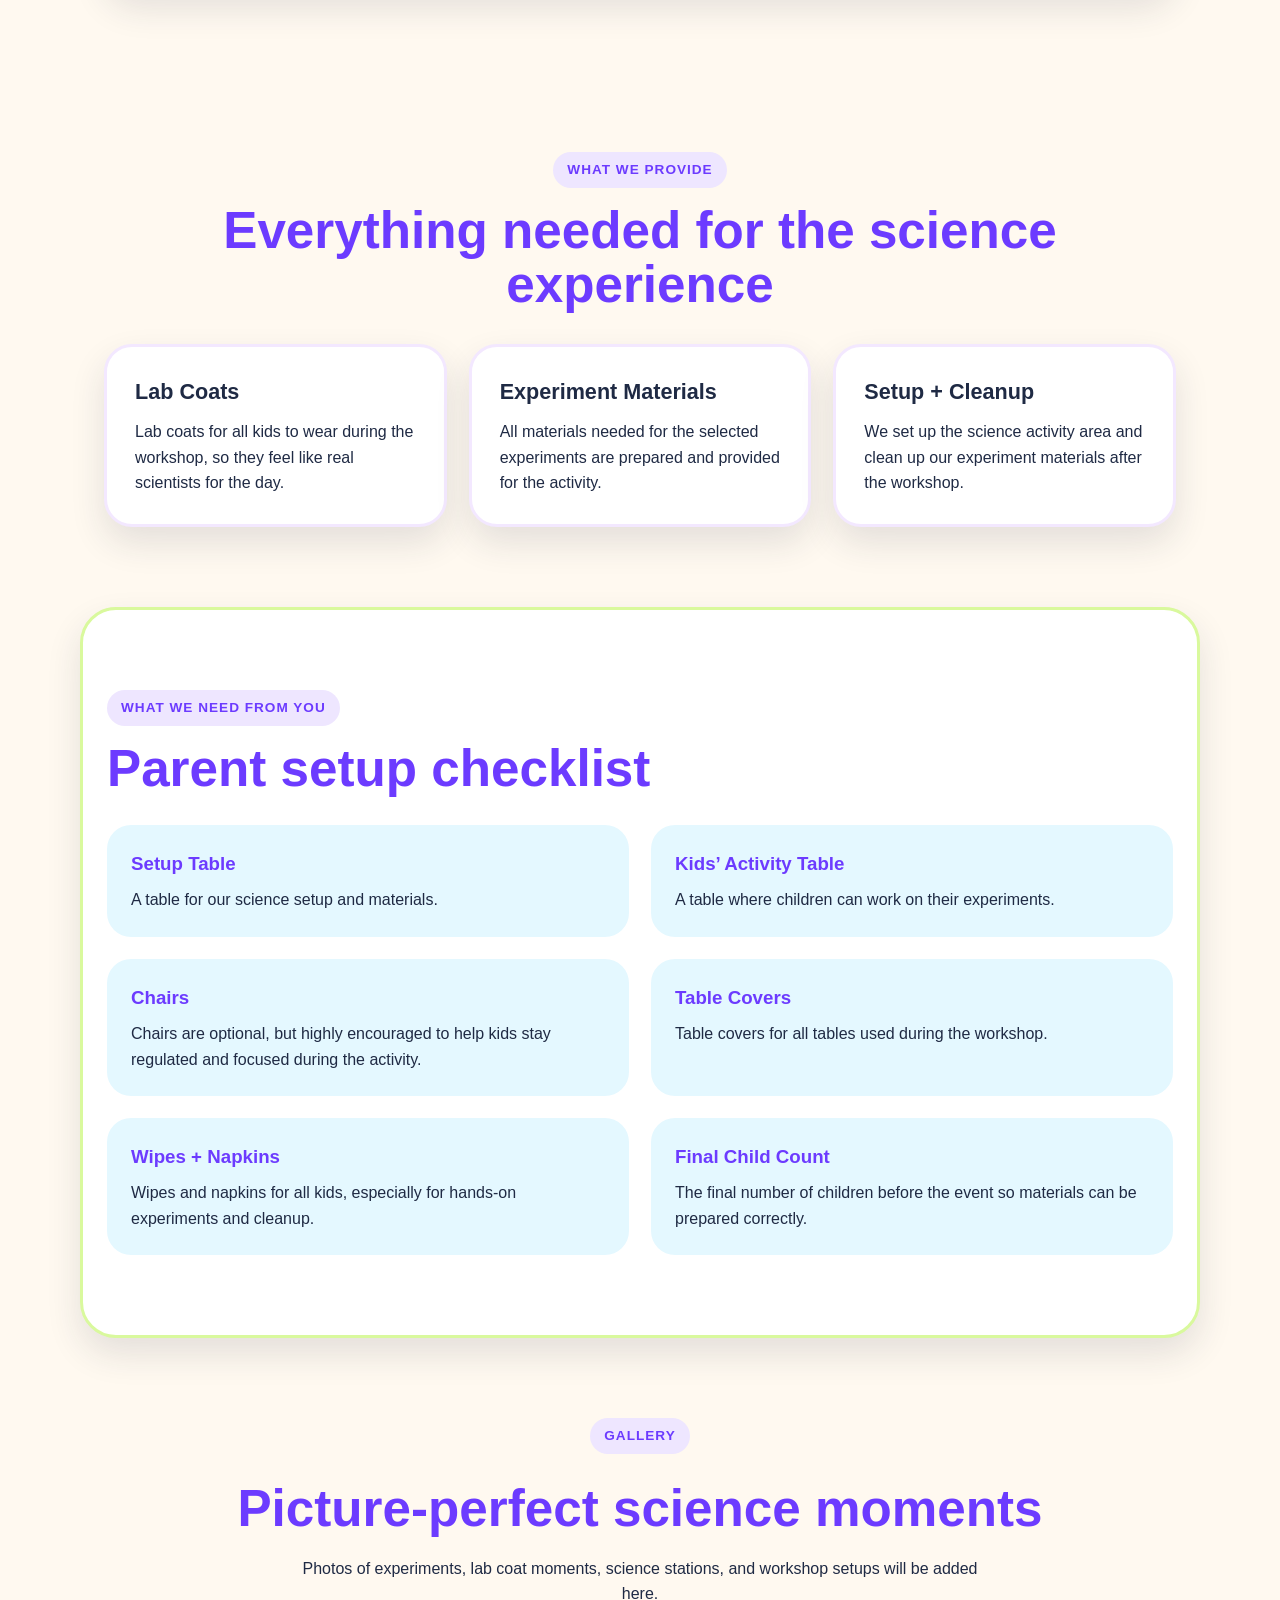
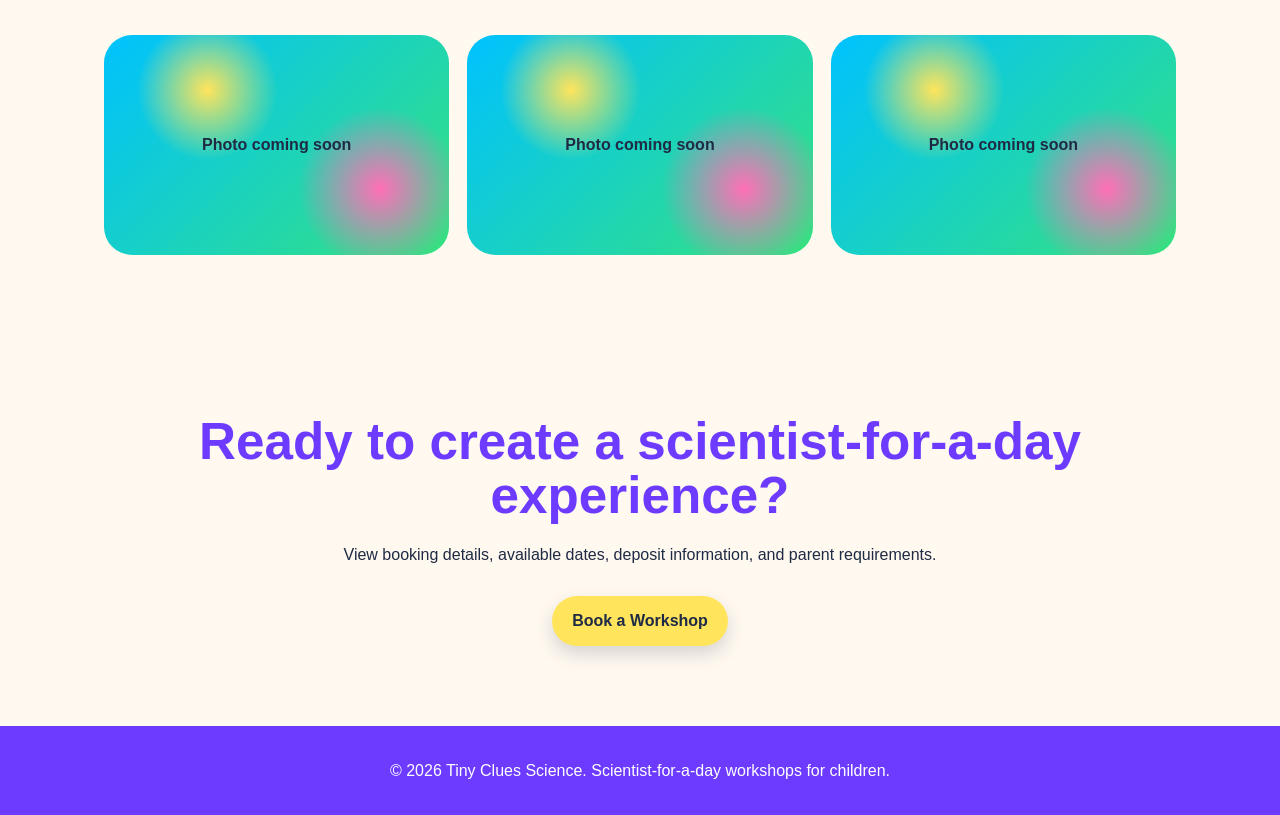
==== commit e04a037a: "Update index.html" ====
--- a/index.html
+++ b/index.html
@@ -23,10 +23,16 @@
     <section class="hero-content">
       <p class="eyebrow">Exclusive science workshops for children</p>
       <h1>Full scientists for a day.</h1>
+
       <p class="hero-text">
         Hands-on science experiences where kids wear lab coats, explore real safe experiments,
         and complete exciting projects that make learning feel magical.
       </p>
+
+      <p class="service-area">
+        Serving the Greater Chicagoland area • Travel available up to 60 miles
+      </p>
+
       <div class="hero-buttons">
         <a href="#packages" class="main-button">Explore Experiences</a>
         <a href="book.html" class="secondary-button">Check Booking Info</a>
@@ -54,7 +60,7 @@
 
       <article class="feature-card">
         <h3>Real Science Projects</h3>
-        <p>Every activity is connected to real science concepts like chemistry, temperature, materials, reactions, or color science.</p>
+        <p>Every activity is connected to real science concepts like chemistry, temperature, materials, reactions, space, or color science.</p>
       </article>
 
       <article class="feature-card">
@@ -72,6 +78,10 @@
         and a hands-on experiment station where children perform the activities with guided help.
       </p>
 
+      <p class="duration-badge">
+        All parties last approximately 45 minutes to 1 hour.
+      </p>
+
       <div class="package-list">
 
         <article class="package-row">
@@ -82,6 +92,7 @@
           <div class="package-text">
             <p class="package-label">Signature Experience</p>
             <h3>Genius Science Experience</h3>
+            <p class="age-text">Recommended age: All ages!</p>
             <p>
               Four premium hands-on experiments where kids explore real science through colorful
               reactions, fun materials, and guided activities.
@@ -98,6 +109,7 @@
           <div class="package-text">
             <p class="package-label">Frozen Science</p>
             <h3>Cryogenic Show + Ice Cream Lab</h3>
+            <p class="age-text">Recommended age: All ages!</p>
             <p>
               A foggy, frozen science show with dry ice demonstrations, followed by a hands-on
               ice cream lab where kids learn how temperature changes ingredients.
@@ -113,6 +125,7 @@
           <div class="package-text">
             <p class="package-label">Art + Chemistry</p>
             <h3>Science Artist Party</h3>
+            <p class="age-text">Recommended age: 3–6</p>
             <p>
               A creative chemistry-meets-art party where kids make their own paint,
               explore colors and materials, and enjoy face painting.
@@ -120,69 +133,80 @@
           </div>
         </article>
 
+        <article class="package-row">
+          <div class="package-image space-image">
+            <span>Photo coming soon</span>
+          </div>
+
+          <div class="package-text">
+            <p class="package-label">Space Mission Training</p>
+            <h3>Space Party</h3>
+            <p class="age-text">Recommended age: 5–11</p>
+            <p>
+              A space mission training experience led by a NASA mission researcher, with an
+              astronaut-style setup and four premium hands-on science experiments.
+            </p>
+          </div>
+        </article>
+
       </div>
     </section>
 
     <section class="section included-section">
-      <p class="section-tag">What is included</p>
-      <h2>What comes with the service?</h2>
+      <p class="section-tag">What we provide</p>
+      <h2>Everything needed for the science experience</h2>
 
       <div class="included-grid">
         <div class="included-card">
-          <h3>Science Host</h3>
-          <p>A guided presentation and step-by-step instruction throughout the workshop.</p>
+          <h3>Lab Coats</h3>
+          <p>Lab coats for all kids to wear during the workshop, so they feel like real scientists for the day.</p>
         </div>
 
         <div class="included-card">
           <h3>Experiment Materials</h3>
-          <p>Supplies for the selected science activities are prepared before the event.</p>
+          <p>All materials needed for the selected experiments are prepared and provided for the activity.</p>
         </div>
 
         <div class="included-card">
-          <h3>Hands-On Stations</h3>
-          <p>Children get to perform the experiments themselves with help and supervision.</p>
-        </div>
-
-        <div class="included-card">
-          <h3>Lab Theme Setup</h3>
-          <p>A bright, science-inspired setup designed to make kids feel like real scientists.</p>
-        </div>
-
-        <div class="included-card">
-          <h3>Age-Appropriate Science</h3>
-          <p>Explanations are adjusted so kids can understand and enjoy the science.</p>
-        </div>
-
-        <div class="included-card">
-          <h3>Safety-Focused Activities</h3>
-          <p>Experiments are selected and guided with safe learning as the priority.</p>
+          <h3>Setup + Cleanup</h3>
+          <p>We set up the science activity area and clean up our experiment materials after the workshop.</p>
         </div>
       </div>
     </section>
 
     <section class="section parent-section">
-      <p class="section-tag">Parent information</p>
-      <h2>What we need from parents</h2>
+      <p class="section-tag">What we need from you</p>
+      <h2>Parent setup checklist</h2>
 
       <div class="parent-list">
         <div>
-          <h3>Activity Space</h3>
-          <p>A table or clear area where children can complete the experiments.</p>
+          <h3>Setup Table</h3>
+          <p>A table for our science setup and materials.</p>
+        </div>
+
+        <div>
+          <h3>Kids’ Activity Table</h3>
+          <p>A table where children can work on their experiments.</p>
+        </div>
+
+        <div>
+          <h3>Chairs</h3>
+          <p>Chairs are optional, but highly encouraged to help kids stay regulated and focused during the activity.</p>
+        </div>
+
+        <div>
+          <h3>Table Covers</h3>
+          <p>Table covers for all tables used during the workshop.</p>
+        </div>
+
+        <div>
+          <h3>Wipes + Napkins</h3>
+          <p>Wipes and napkins for all kids, especially for hands-on experiments and cleanup.</p>
         </div>
 
         <div>
           <h3>Final Child Count</h3>
           <p>The final number of children before the event so materials can be prepared correctly.</p>
-        </div>
-
-        <div>
-          <h3>Adult Supervision</h3>
-          <p>The host leads the workshop, but parents remain responsible for guests during the event.</p>
-        </div>
-
-        <div>
-          <h3>Allergy Information</h3>
-          <p>Please share allergies, food restrictions, or sensitivities before the workshop.</p>
         </div>
       </div>
     </section>
--- a/style.css
+++ b/style.css
@@ -1,3 +1,17 @@
+:root {
+  --purple: #6c3bff;
+  --blue: #00c2ff;
+  --green: #35e27d;
+  --yellow: #ffe45c;
+  --pink: #ff6fb7;
+  --cream: #fff9f0;
+  --text: #1f2a44;
+  --soft-purple: #eee6ff;
+  --soft-blue: #e4f8ff;
+  --white: #ffffff;
+  --shadow: 0 16px 35px rgba(31, 42, 68, 0.12);
+}
+
 * {
   box-sizing: border-box;
   margin: 0;
@@ -6,20 +20,35 @@
 
 body {
   font-family: Arial, Helvetica, sans-serif;
-  color: #243044;
-  background: #fffaf5;
+  color: var(--text);
+  background: var(--cream);
   line-height: 1.6;
 }
 
+a {
+  color: inherit;
+}
+
+/* NAV + HERO */
+
 .hero {
-  min-height: 90vh;
-  background:
-    radial-gradient(circle at 15% 20%, rgba(255, 214, 102, 0.95), transparent 22%),
-    radial-gradient(circle at 85% 25%, rgba(255, 115, 185, 0.85), transparent 24%),
-    radial-gradient(circle at 70% 85%, rgba(91, 225, 255, 0.9), transparent 24%),
-    linear-gradient(135deg, #7c4dff, #00c2ff 55%, #00d084);
+  min-height: 92vh;
   color: white;
   padding: 24px;
+  background:
+    radial-gradient(circle at 12% 22%, rgba(255, 228, 92, 0.95), transparent 18%),
+    radial-gradient(circle at 88% 20%, rgba(255, 111, 183, 0.85), transparent 20%),
+    radial-gradient(circle at 78% 82%, rgba(53, 226, 125, 0.85), transparent 22%),
+    linear-gradient(135deg, #6c3bff 0%, #00c2ff 55%, #35e27d 100%);
+}
+
+.small-hero {
+  color: white;
+  padding: 24px 24px 80px;
+  background:
+    radial-gradient(circle at 15% 25%, rgba(255, 228, 92, 0.95), transparent 20%),
+    radial-gradient(circle at 85% 20%, rgba(255, 111, 183, 0.85), transparent 22%),
+    linear-gradient(135deg, #6c3bff, #00c2ff);
 }
 
 .navbar {
@@ -32,7 +61,7 @@
 
 .logo {
   font-weight: 900;
-  font-size: 1.15rem;
+  font-size: 1.2rem;
   letter-spacing: 0.3px;
 }
 
@@ -51,18 +80,40 @@
 .nav-button,
 .main-button {
   display: inline-block;
-  background: #ffde59;
-  color: #243044 !important;
+  background: var(--yellow);
+  color: var(--text) !important;
   padding: 12px 20px;
   border-radius: 999px;
   text-decoration: none;
   font-weight: 900;
-  box-shadow: 0 8px 18px rgba(36, 48, 68, 0.18);
+  box-shadow: 0 8px 18px rgba(31, 42, 68, 0.18);
+}
+
+.secondary-button {
+  display: inline-block;
+  background: white;
+  color: var(--purple) !important;
+  padding: 12px 20px;
+  border-radius: 999px;
+  text-decoration: none;
+  font-weight: 900;
+  box-shadow: 0 8px 18px rgba(31, 42, 68, 0.14);
+}
+
+.secondary-button.dark {
+  background: var(--purple);
+  color: white !important;
 }
 
 .hero-content {
+  max-width: 900px;
+  margin: 130px auto 0;
+  text-align: center;
+}
+
+.page-hero-content {
   max-width: 850px;
-  margin: 120px auto 0;
+  margin: 80px auto 0;
   text-align: center;
 }
 
@@ -71,21 +122,36 @@
   letter-spacing: 2px;
   font-size: 0.85rem;
   margin-bottom: 18px;
-  color: #fff3b0;
-  font-weight: 800;
+  color: #fff6b8;
+  font-weight: 900;
 }
 
 h1 {
-  font-size: clamp(2.7rem, 7vw, 5.8rem);
-  line-height: 1;
+  font-size: clamp(2.8rem, 8vw, 6.5rem);
+  line-height: 0.95;
   margin-bottom: 24px;
 }
 
-.hero-text {
+.page-hero-content h1 {
+  font-size: clamp(2.6rem, 6vw, 5rem);
+}
+
+.hero-text,
+.page-hero-content p {
   font-size: 1.25rem;
-  max-width: 680px;
+  max-width: 720px;
   margin: 0 auto 32px;
 }
+
+.hero-buttons,
+.booking-buttons {
+  display: flex;
+  gap: 16px;
+  justify-content: center;
+  flex-wrap: wrap;
+}
+
+/* GENERAL SECTIONS */
 
 .section {
   max-width: 1120px;
@@ -93,16 +159,65 @@
   padding: 80px 24px;
 }
 
+.section-tag {
+  display: inline-block;
+  background: var(--soft-purple);
+  color: var(--purple);
+  padding: 7px 14px;
+  border-radius: 999px;
+  font-size: 0.85rem;
+  font-weight: 900;
+  text-transform: uppercase;
+  letter-spacing: 1px;
+  margin-bottom: 16px;
+}
+
 .section h2 {
-  font-size: clamp(2rem, 4vw, 3rem);
+  font-size: clamp(2rem, 4vw, 3.2rem);
+  line-height: 1.05;
   margin-bottom: 20px;
-  color: #5f35d6;
+  color: var(--purple);
 }
 
 .intro {
   text-align: center;
-  max-width: 850px;
-}
+  max-width: 880px;
+}
+
+.intro p {
+  font-size: 1.1rem;
+}
+
+/* FEATURE CARDS */
+
+.feature-grid {
+  display: grid;
+  grid-template-columns: repeat(3, 1fr);
+  gap: 22px;
+  padding-top: 20px;
+}
+
+.feature-card,
+.included-card,
+.step-card,
+.date-card {
+  background: white;
+  border-radius: 28px;
+  padding: 28px;
+  box-shadow: var(--shadow);
+  border: 3px solid #f3e8ff;
+}
+
+.feature-card h3,
+.included-card h3,
+.step-card h3,
+.date-card h3 {
+  font-size: 1.35rem;
+  color: var(--text);
+  margin-bottom: 10px;
+}
+
+/* PACKAGES */
 
 .package-intro {
   max-width: 820px;
@@ -126,28 +241,30 @@
   border-radius: 32px;
   padding: 24px;
   border: 3px solid #ffe6f3;
-  box-shadow: 0 14px 32px rgba(36, 48, 68, 0.12);
+  box-shadow: var(--shadow);
 }
 
 .package-image {
-  min-height: 230px;
+  min-height: 250px;
   border-radius: 24px;
   background:
-    radial-gradient(circle at 25% 25%, #ffde59, transparent 22%),
-    radial-gradient(circle at 75% 35%, #ff73b9, transparent 25%),
+    radial-gradient(circle at 25% 25%, var(--yellow), transparent 24%),
+    radial-gradient(circle at 78% 35%, var(--pink), transparent 27%),
     linear-gradient(135deg, #67e8f9, #a7f3d0);
   display: flex;
   align-items: center;
   justify-content: center;
-  color: #243044;
-  font-weight: 900;
-  text-align: center;
-}
-
-.package-label {
+  color: var(--text);
+  font-weight: 900;
+  text-align: center;
+  padding: 24px;
+}
+
+.package-label,
+.date-status {
   display: inline-block;
-  background: #e9ddff;
-  color: #5f35d6;
+  background: var(--soft-purple);
+  color: var(--purple);
   padding: 6px 12px;
   border-radius: 999px;
   font-size: 0.85rem;
@@ -156,8 +273,9 @@
 }
 
 .package-text h3 {
-  color: #243044;
-  font-size: clamp(1.6rem, 3vw, 2.2rem);
+  color: var(--text);
+  font-size: clamp(1.7rem, 3vw, 2.3rem);
+  line-height: 1.05;
   margin-bottom: 12px;
 }
 
@@ -168,87 +286,211 @@
 .highlight-text {
   margin-top: 16px;
   font-weight: 900;
-  color: #243044;
-  background: #ffde59;
+  color: var(--text);
+  background: var(--yellow);
   padding: 12px 14px;
   border-radius: 16px;
 }
 
-.why {
+/* INCLUDED */
+
+.included-section {
+  text-align: center;
+}
+
+.included-grid {
+  display: grid;
+  grid-template-columns: repeat(3, 1fr);
+  gap: 22px;
+  margin-top: 32px;
+  text-align: left;
+}
+
+/* PARENT INFO */
+
+.parent-section {
+  background: white;
+  border-radius: 36px;
+  border: 3px solid #d9f99d;
+  box-shadow: var(--shadow);
+}
+
+.parent-list {
+  display: grid;
+  grid-template-columns: repeat(2, 1fr);
+  gap: 22px;
+  margin-top: 30px;
+}
+
+.parent-list div {
+  background: var(--soft-blue);
+  padding: 24px;
+  border-radius: 24px;
+}
+
+.parent-list h3 {
+  color: var(--purple);
+  margin-bottom: 8px;
+}
+
+/* GALLERY */
+
+.gallery-preview {
+  text-align: center;
+}
+
+.gallery-preview p {
+  max-width: 700px;
+  margin: 0 auto 28px;
+}
+
+.gallery-grid {
+  display: grid;
+  grid-template-columns: repeat(3, 1fr);
+  gap: 18px;
+}
+
+.gallery-box {
+  min-height: 220px;
+  border-radius: 28px;
+  background:
+    radial-gradient(circle at 30% 25%, var(--yellow), transparent 24%),
+    radial-gradient(circle at 80% 70%, var(--pink), transparent 26%),
+    linear-gradient(135deg, var(--blue), var(--green));
+  display: flex;
+  align-items: center;
+  justify-content: center;
+  color: var(--text);
+  font-weight: 900;
+}
+
+/* CTA */
+
+.contact-cta,
+.direct-booking {
+  text-align: center;
+}
+
+.contact-cta p,
+.direct-booking p {
+  max-width: 700px;
+  margin: 0 auto 28px;
+}
+
+/* MEET PAGE */
+
+.meet-section {
+  max-width: 1100px;
+  margin: 0 auto;
+  padding: 80px 24px;
+  display: grid;
+  grid-template-columns: 0.9fr 1.4fr;
+  gap: 42px;
+  align-items: center;
+}
+
+.meet-photo {
+  min-height: 360px;
+  border-radius: 32px;
+  background:
+    radial-gradient(circle at 30% 30%, var(--yellow), transparent 24%),
+    radial-gradient(circle at 80% 75%, var(--pink), transparent 26%),
+    linear-gradient(135deg, var(--blue), var(--green));
+  display: flex;
+  align-items: center;
+  justify-content: center;
+  font-weight: 900;
+  text-align: center;
+  color: var(--text);
+  padding: 24px;
+  box-shadow: var(--shadow);
+}
+
+.meet-text h2 {
+  font-size: clamp(2rem, 4vw, 3.2rem);
+  line-height: 1.05;
+  color: var(--purple);
+  margin-bottom: 20px;
+}
+
+.meet-text p {
+  font-size: 1.08rem;
+  margin-bottom: 16px;
+}
+
+/* BOOKING PAGE */
+
+.steps-grid,
+.availability-grid {
+  display: grid;
+  grid-template-columns: repeat(3, 1fr);
+  gap: 22px;
+  margin-top: 30px;
+}
+
+.step-card span {
+  display: inline-flex;
+  width: 42px;
+  height: 42px;
+  border-radius: 50%;
+  background: var(--yellow);
+  align-items: center;
+  justify-content: center;
+  font-weight: 900;
+  margin-bottom: 16px;
+}
+
+.date-status {
+  background: #dcfce7;
+  color: #166534;
+}
+
+.date-status.limited {
+  background: #fef3c7;
+  color: #92400e;
+}
+
+.details-card,
+.payment-box {
   background: white;
   border-radius: 32px;
-  border: 3px solid #d9f99d;
-  box-shadow: 0 12px 28px rgba(36, 48, 68, 0.08);
-}
-
-.why ul {
+  padding: 30px;
+  border: 3px solid #e0f2fe;
+  box-shadow: var(--shadow);
+}
+
+.details-card ul {
   margin-left: 24px;
   font-size: 1.1rem;
 }
 
-.contact {
-  text-align: center;
-}
-
-.contact p {
-  max-width: 650px;
-  margin: 0 auto 28px;
-}
+.details-card li {
+  margin-bottom: 10px;
+}
+
+.payment-box p {
+  font-size: 1.1rem;
+  margin-bottom: 14px;
+}
+
+.small-note {
+  font-size: 0.9rem;
+  color: #6b7280;
+  margin-top: 18px !important;
+}
+
+/* FOOTER */
 
 footer {
   text-align: center;
-  padding: 32px;
-  background: #5f35d6;
+  padding: 32px 20px;
+  background: var(--purple);
   color: white;
 }
 
-.meet-hero {
-  background:
-    radial-gradient(circle at 20% 20%, #ffde59, transparent 24%),
-    radial-gradient(circle at 85% 30%, #ff73b9, transparent 24%),
-    linear-gradient(135deg, #5f35d6, #00c2ff);
-  color: white;
-  padding: 24px;
-}
-
-.meet-section {
-  max-width: 1000px;
-  margin: 0 auto;
-  padding: 80px 24px;
-  display: grid;
-  grid-template-columns: 0.9fr 1.4fr;
-  gap: 40px;
-  align-items: center;
-}
-
-.meet-photo {
-  min-height: 320px;
-  border-radius: 32px;
-  background:
-    radial-gradient(circle at 30% 30%, #ffde59, transparent 24%),
-    linear-gradient(135deg, #ff73b9, #67e8f9);
-  display: flex;
-  align-items: center;
-  justify-content: center;
-  font-weight: 900;
-  text-align: center;
-  color: #243044;
-  padding: 24px;
-}
-
-.meet-text h1 {
-  color: #5f35d6;
-  font-size: clamp(2.4rem, 5vw, 4rem);
-  line-height: 1;
-  margin-bottom: 22px;
-}
-
-.meet-text p {
-  font-size: 1.1rem;
-  margin-bottom: 18px;
-}
-
-@media (max-width: 800px) {
+/* RESPONSIVE */
+
+@media (max-width: 850px) {
   .navbar {
     flex-direction: column;
     gap: 18px;
@@ -260,11 +502,26 @@
   }
 
   .hero-content {
-    margin-top: 80px;
+    margin-top: 85px;
   }
 
+  .feature-grid,
+  .included-grid,
+  .gallery-grid,
+  .steps-grid,
+  .availability-grid,
+  .parent-list,
   .package-row,
   .meet-section {
     grid-template-columns: 1fr;
   }
-}
+
+  .section {
+    padding: 64px 20px;
+  }
+
+  .package-image,
+  .gallery-box {
+    min-height: 210px;
+  }
+}
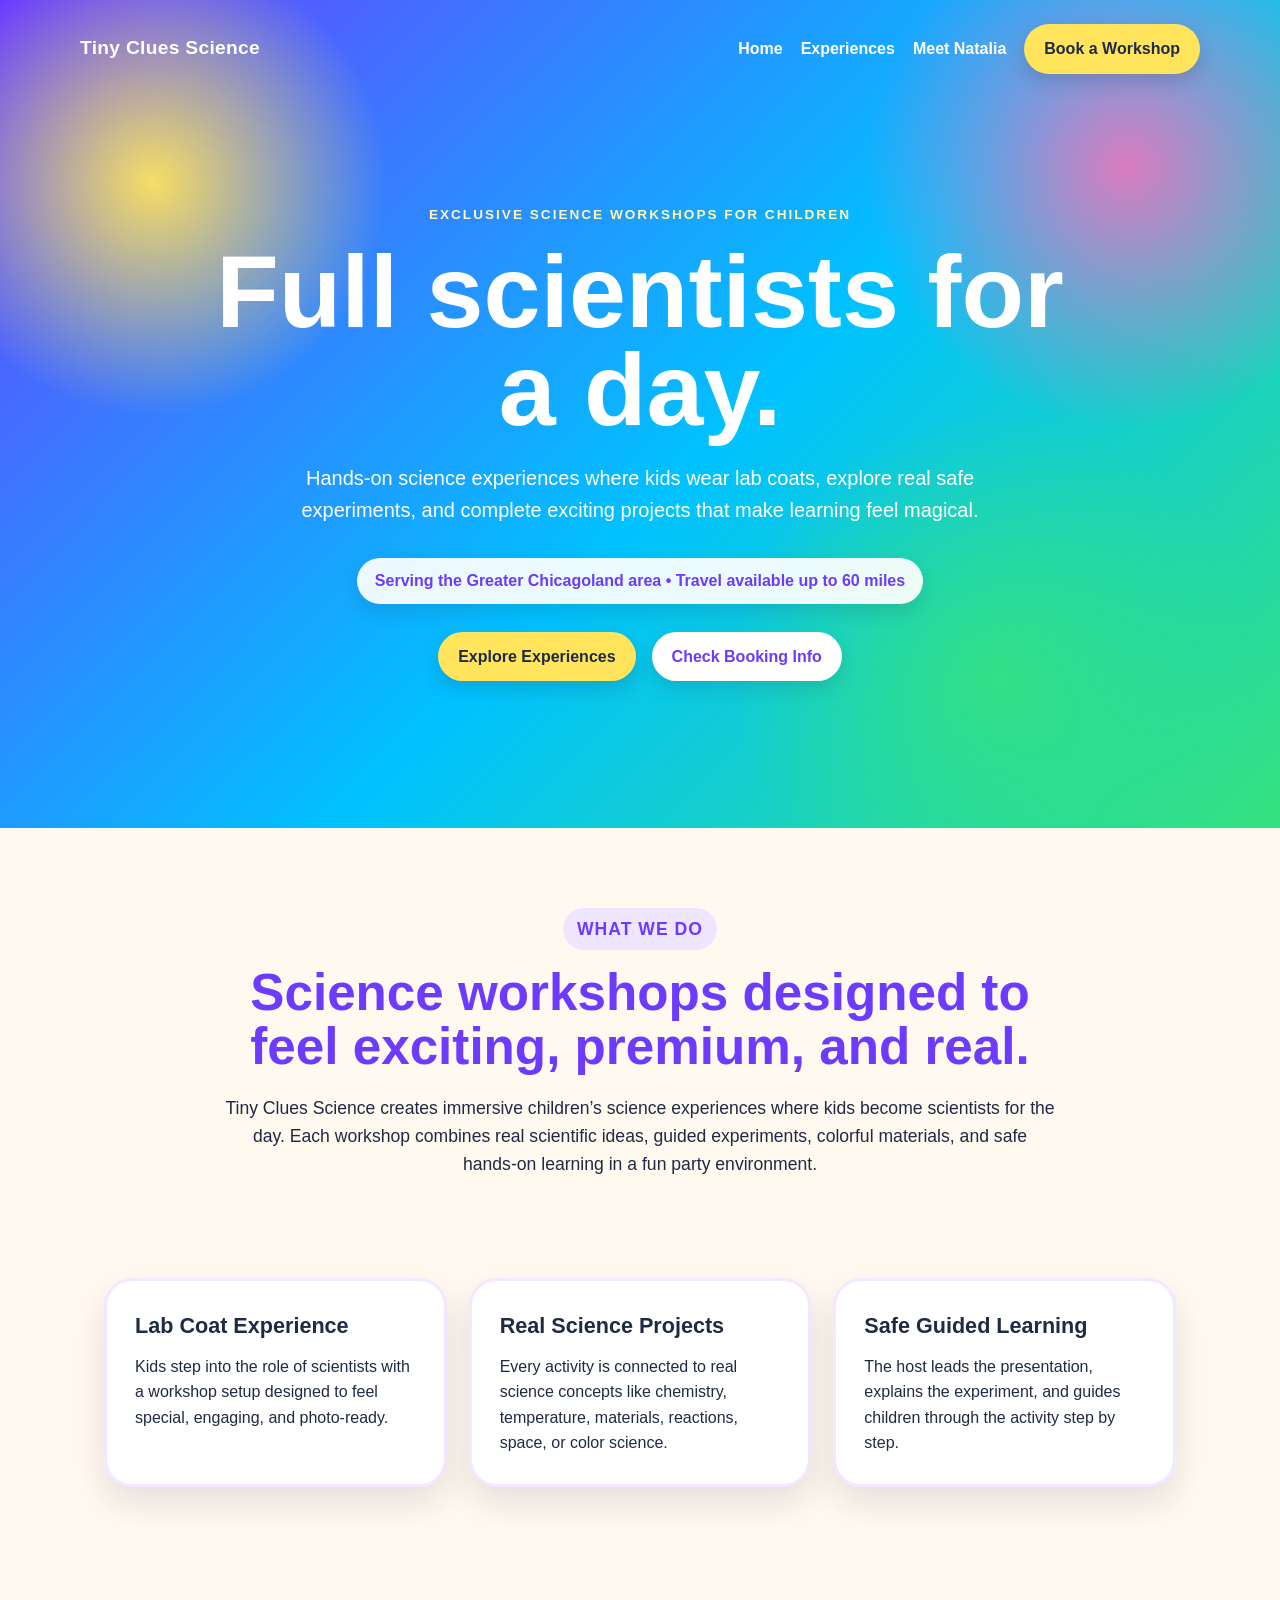
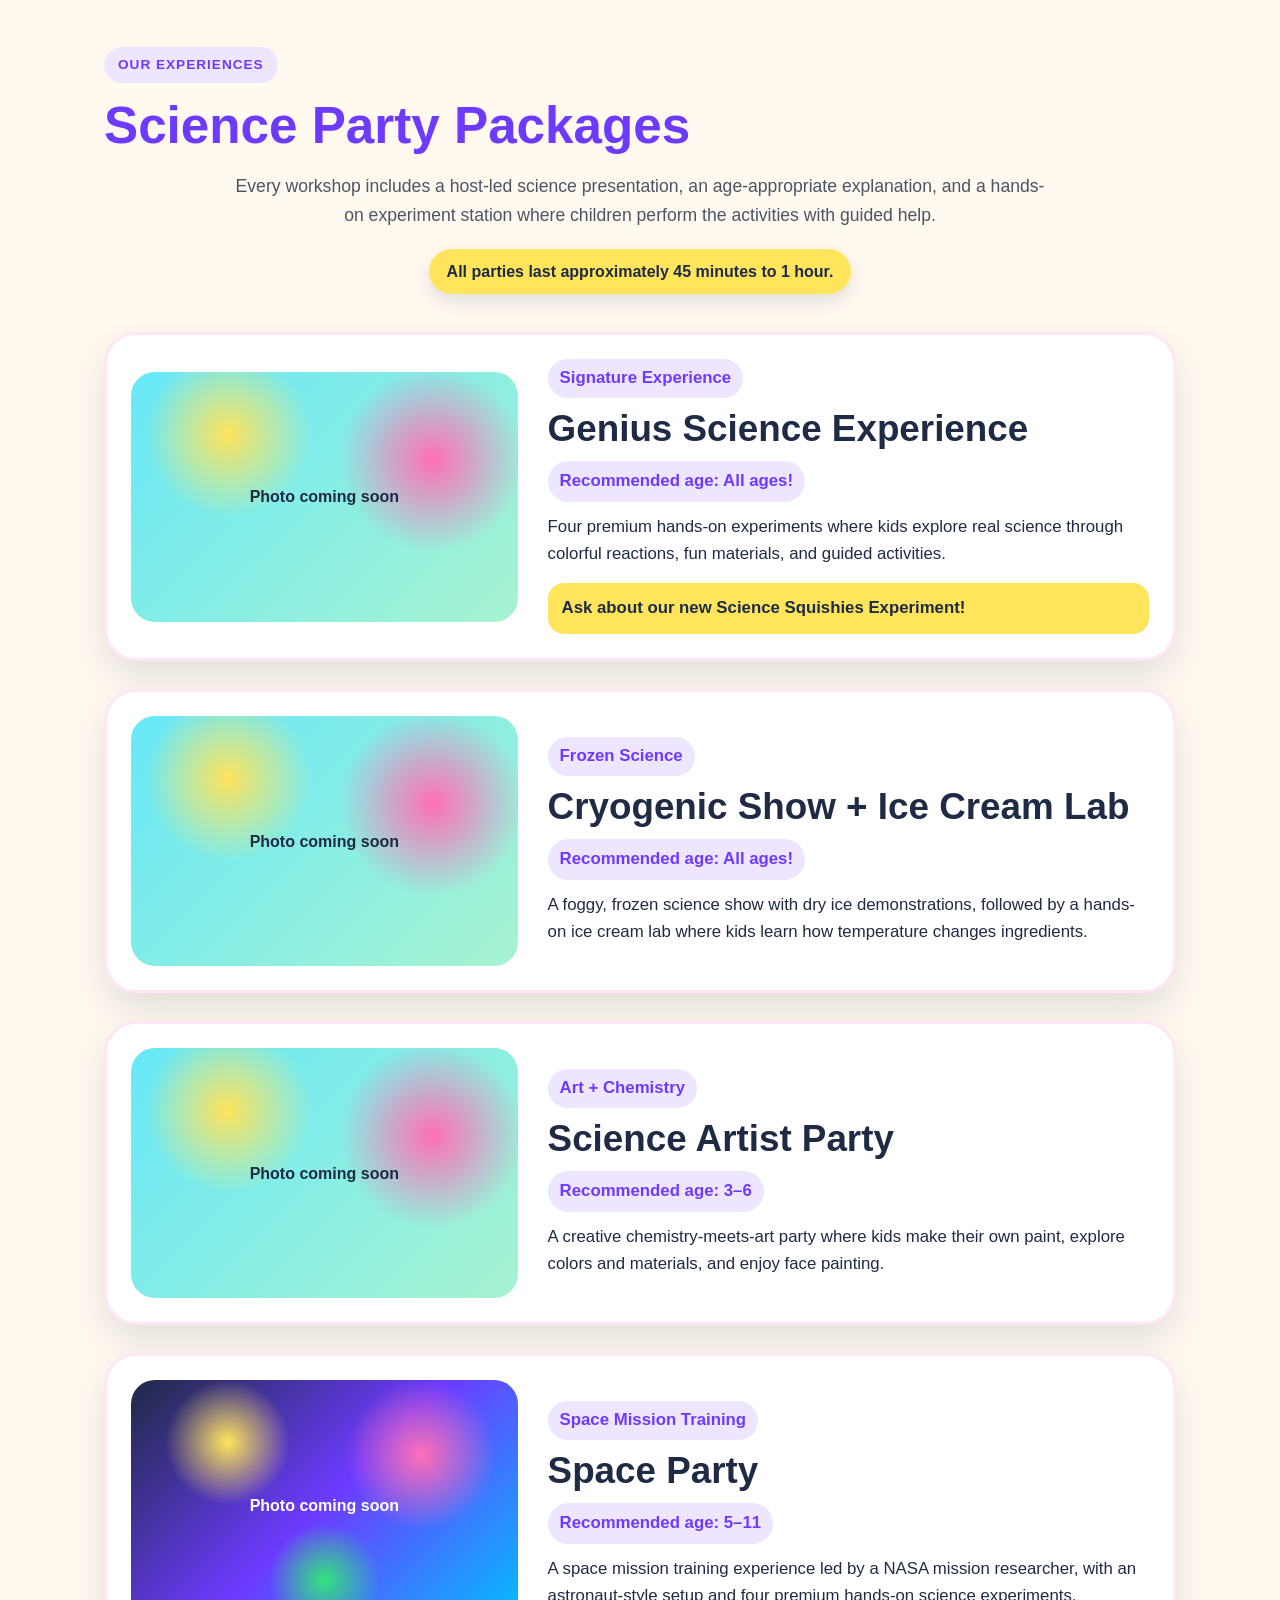
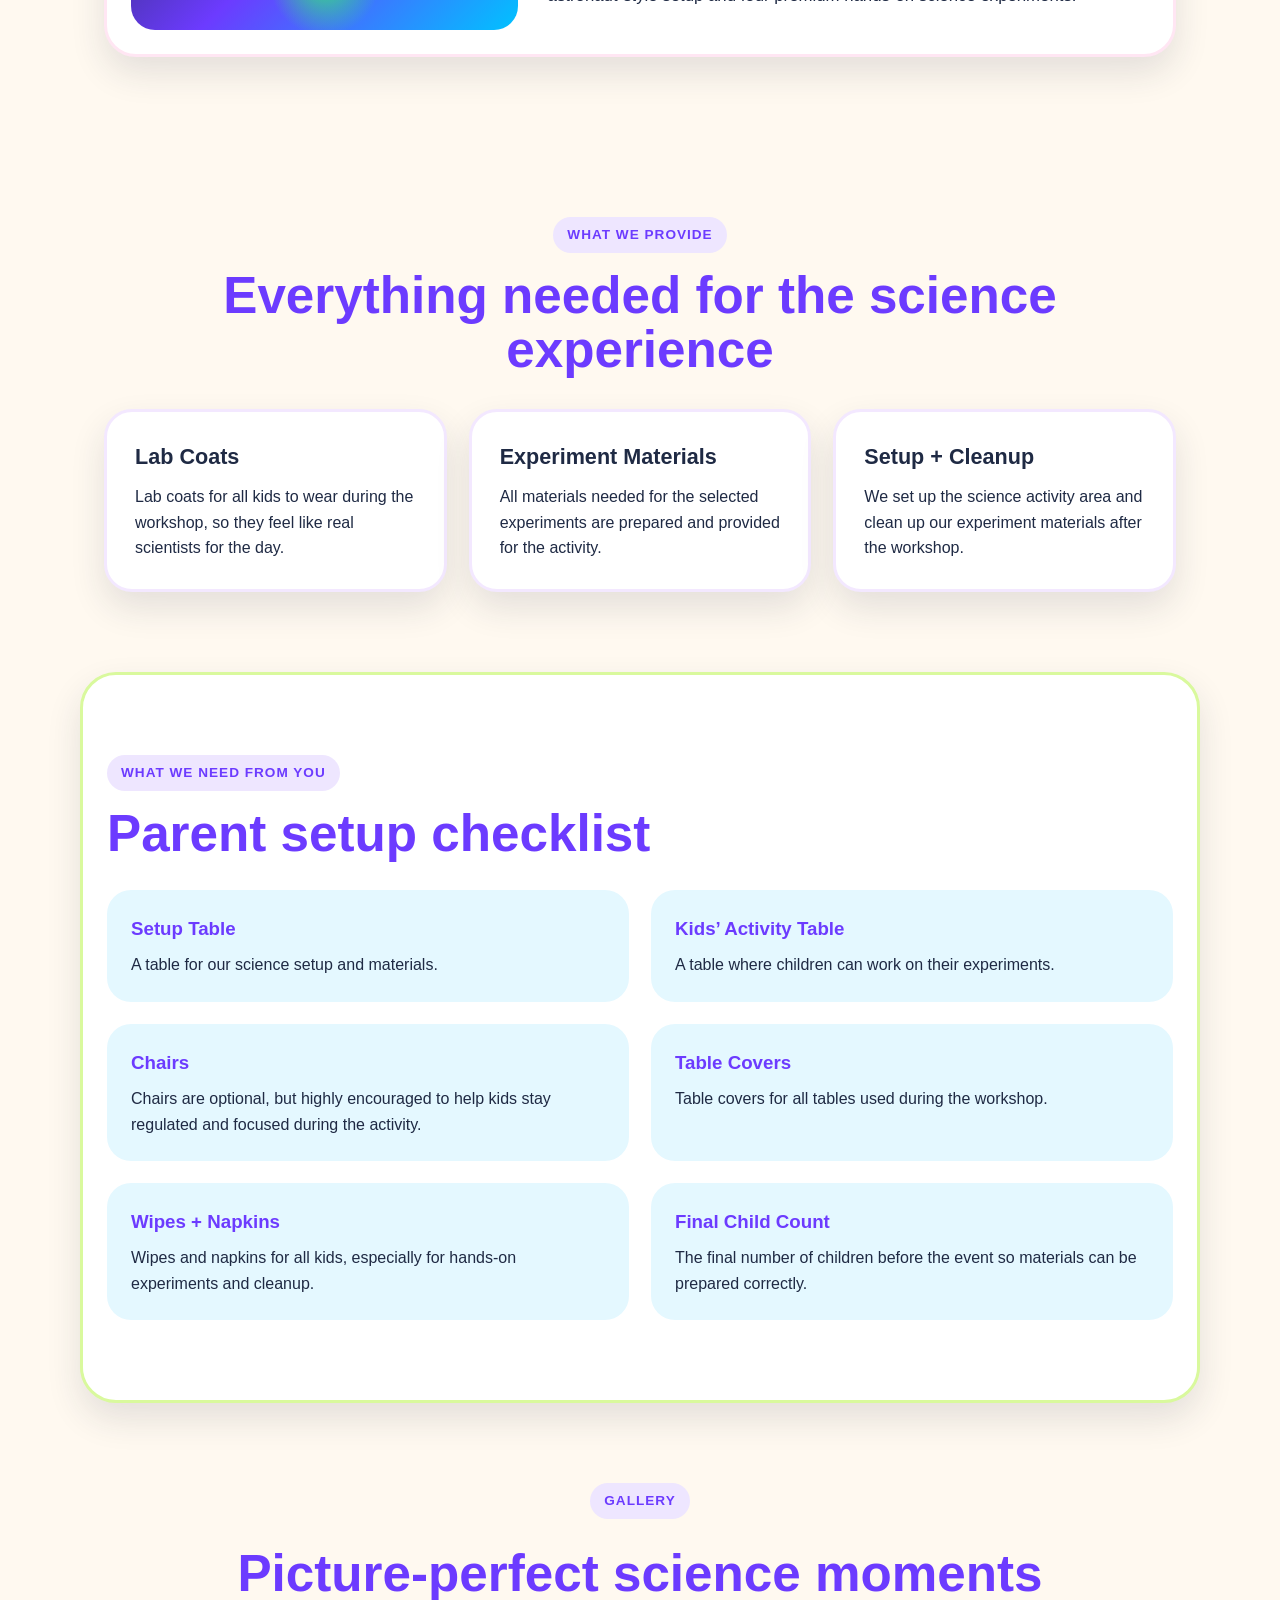
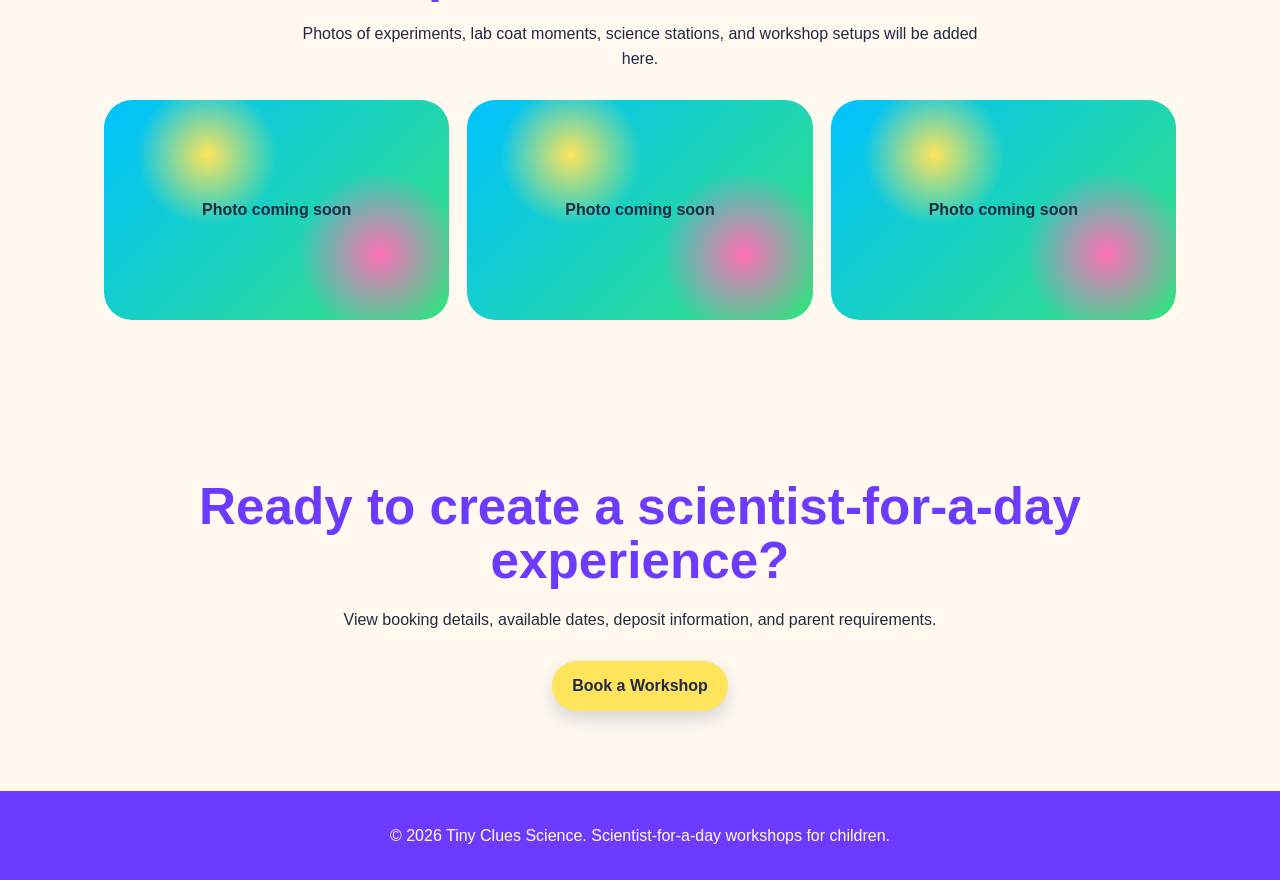
==== commit 88d755f7: "Update index.html" ====
--- a/index.html
+++ b/index.html
@@ -3,7 +3,14 @@
 <head>
   <meta charset="UTF-8" />
   <meta name="viewport" content="width=device-width, initial-scale=1.0" />
-  <title>Tiny Clues Science | Scientist-for-a-Day Workshops</title>
+
+  <title>Tiny Clues Science | Kids Science Parties in Greater Chicagoland</title>
+  <meta name="description" content="Tiny Clues Science offers exclusive scientist-for-a-day workshops and hands-on science parties for children in the Greater Chicagoland area. Lab coats, real safe experiments, STEM activities, and travel up to 60 miles." />
+
+  <meta property="og:title" content="Tiny Clues Science | Kids Science Parties in Greater Chicagoland" />
+  <meta property="og:description" content="Exclusive scientist-for-a-day workshops for children with lab coats, real safe experiments, and hands-on STEM fun." />
+  <meta property="og:type" content="website" />
+
   <link rel="stylesheet" href="style.css" />
 </head>
 <body>
--- a/style.css
+++ b/style.css
@@ -525,3 +525,44 @@
     min-height: 210px;
   }
 }
+.service-area {
+  display: inline-block;
+  margin: 0 auto 28px;
+  background: rgba(255, 255, 255, 0.92);
+  color: var(--purple);
+  padding: 10px 18px;
+  border-radius: 999px;
+  font-weight: 900;
+  box-shadow: 0 8px 18px rgba(31, 42, 68, 0.14);
+}
+
+.duration-badge {
+  display: block;
+  width: fit-content;
+  margin: -18px auto 38px;
+  background: var(--yellow);
+  color: var(--text);
+  padding: 10px 18px;
+  border-radius: 999px;
+  font-weight: 900;
+  box-shadow: 0 8px 18px rgba(31, 42, 68, 0.12);
+}
+
+.age-text {
+  display: inline-block;
+  margin-bottom: 12px;
+  color: var(--purple);
+  font-weight: 900;
+  background: var(--soft-purple);
+  padding: 7px 12px;
+  border-radius: 999px;
+}
+
+.space-image {
+  background:
+    radial-gradient(circle at 25% 25%, var(--yellow), transparent 18%),
+    radial-gradient(circle at 75% 30%, var(--pink), transparent 22%),
+    radial-gradient(circle at 50% 80%, var(--green), transparent 20%),
+    linear-gradient(135deg, #1f2a44, var(--purple), var(--blue));
+  color: white;
+}
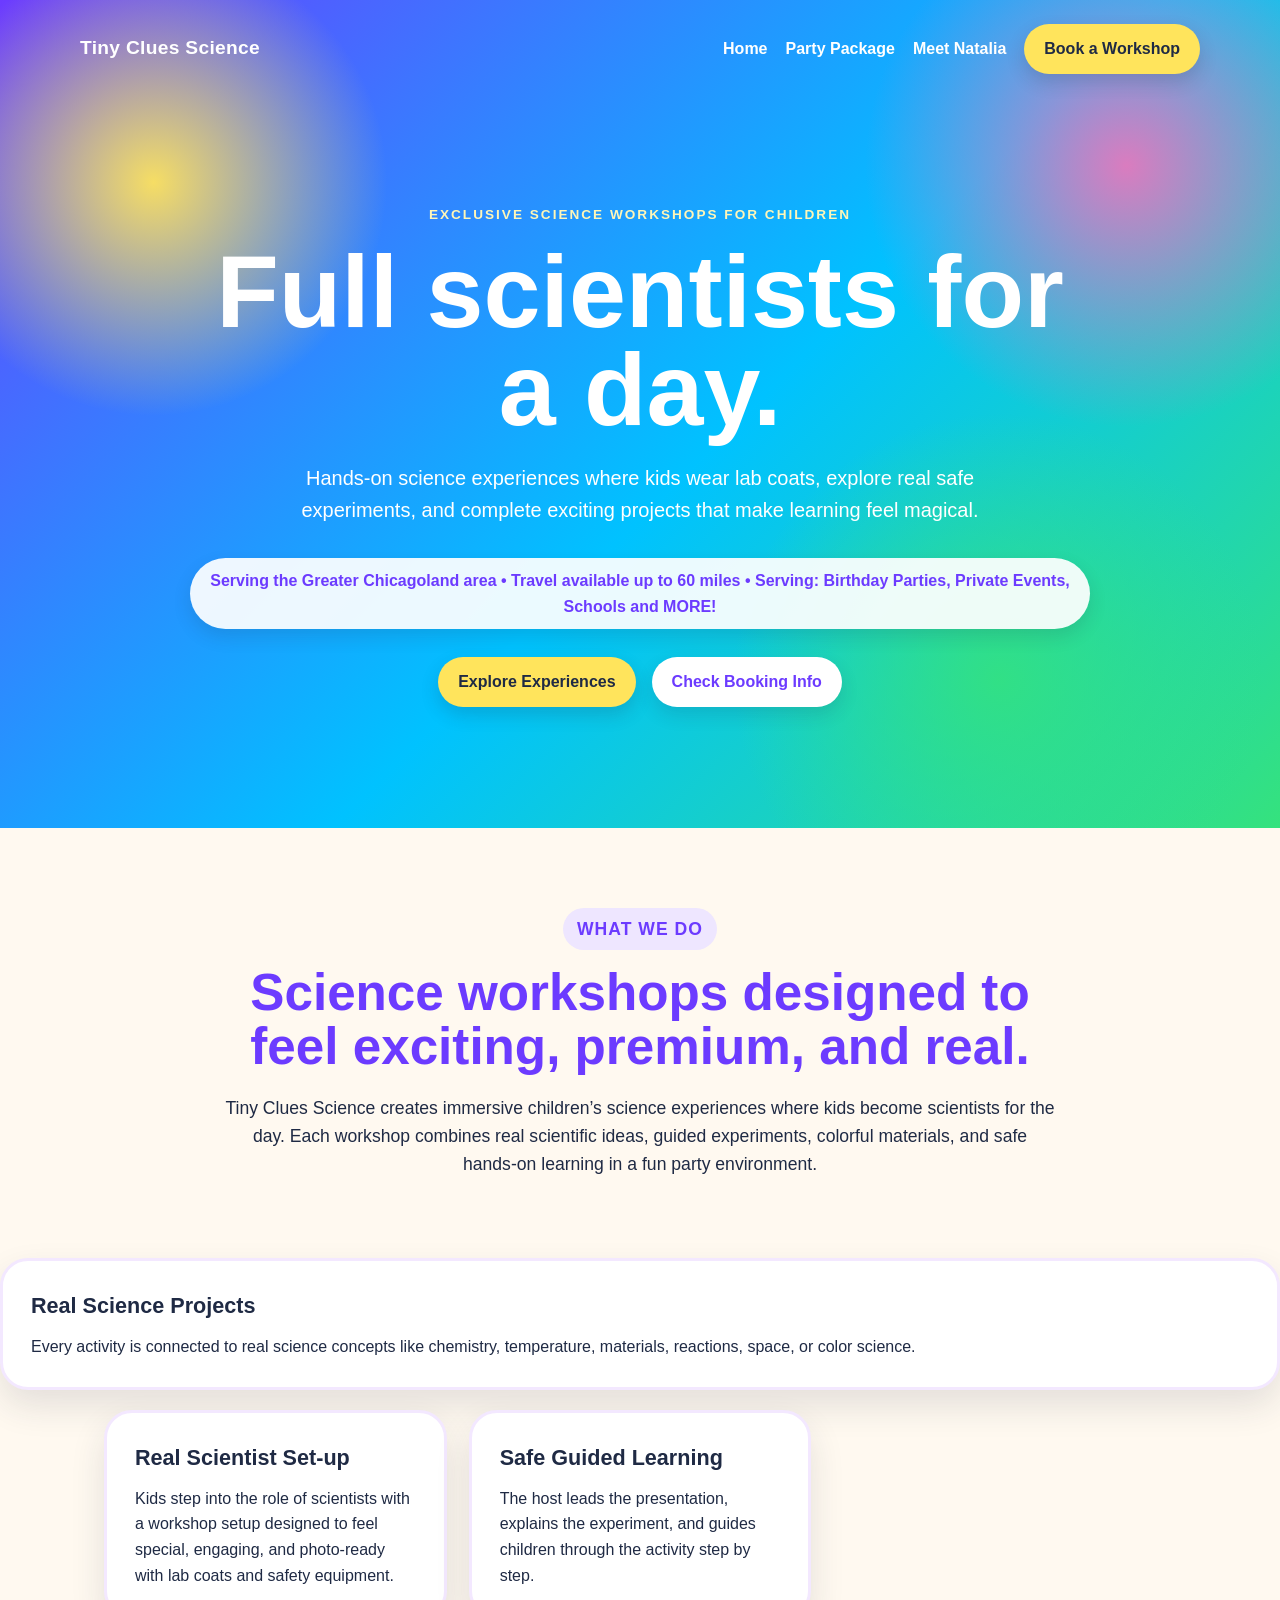
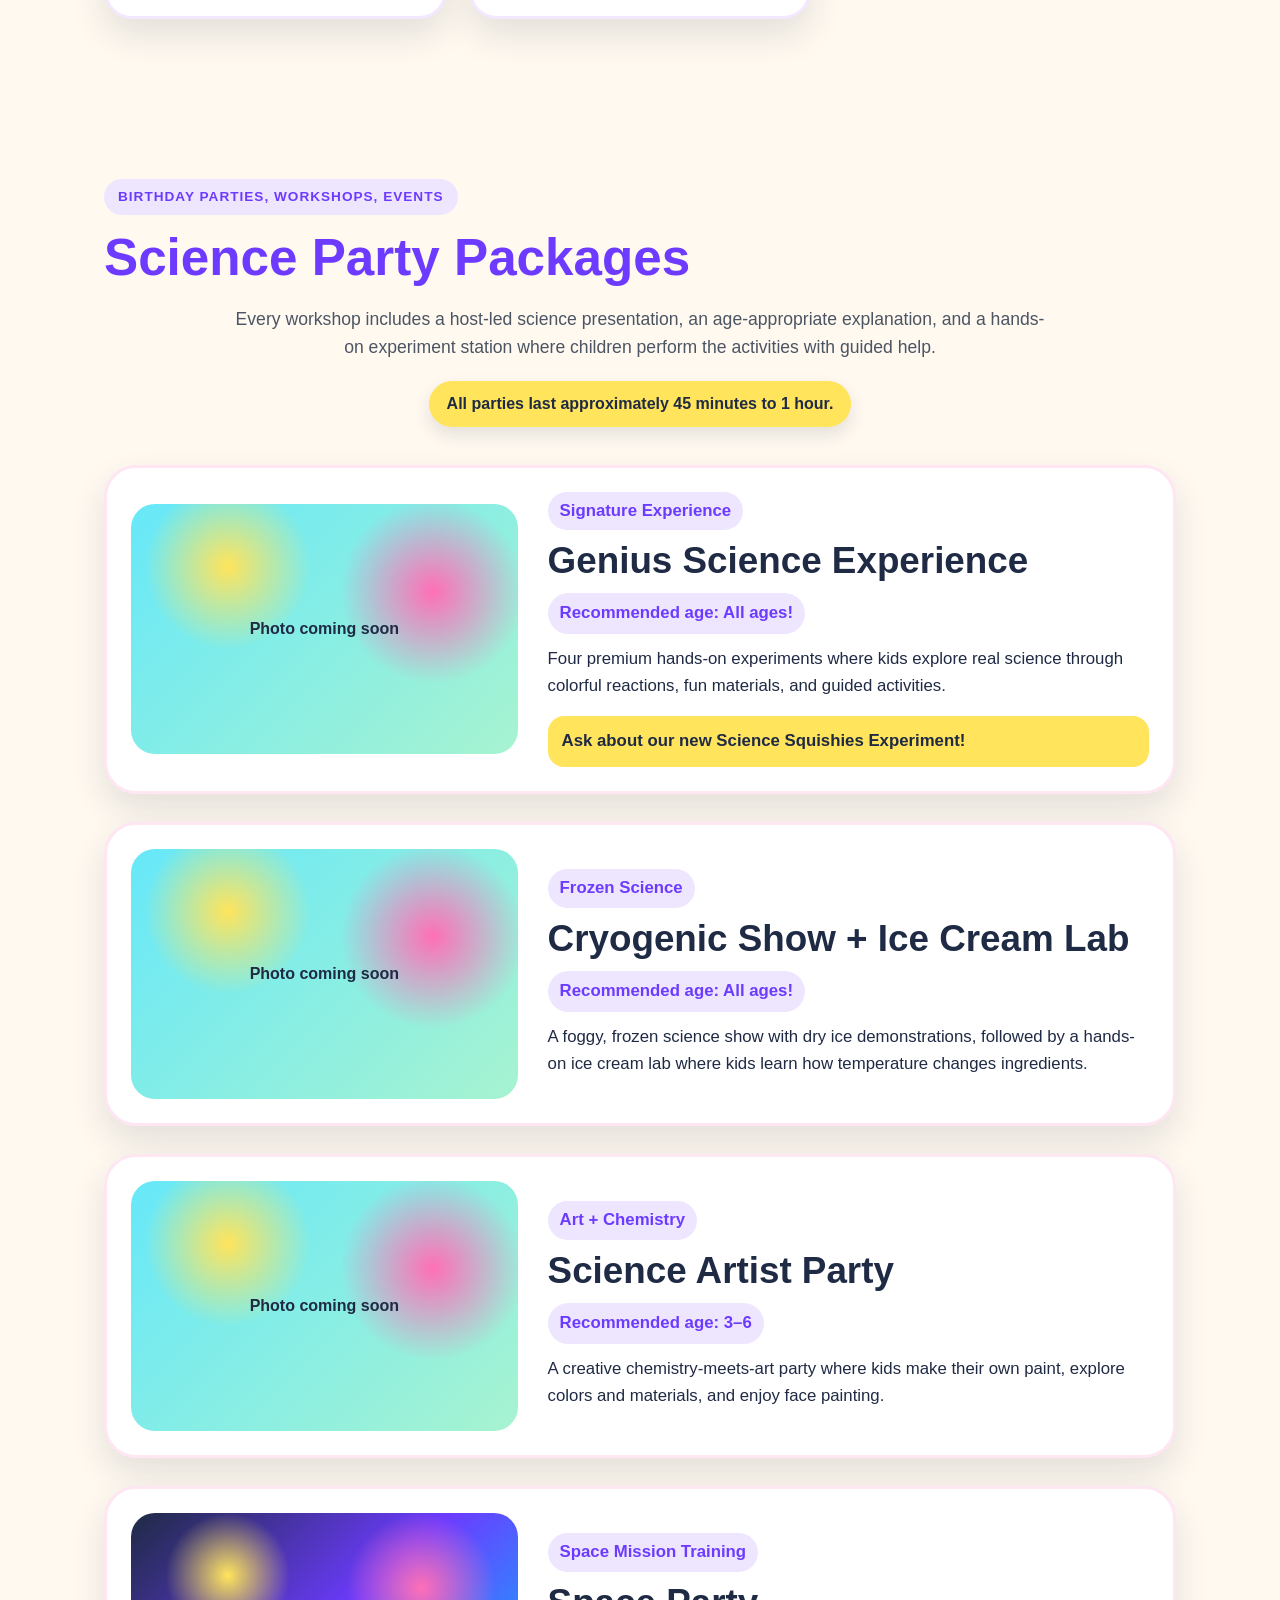
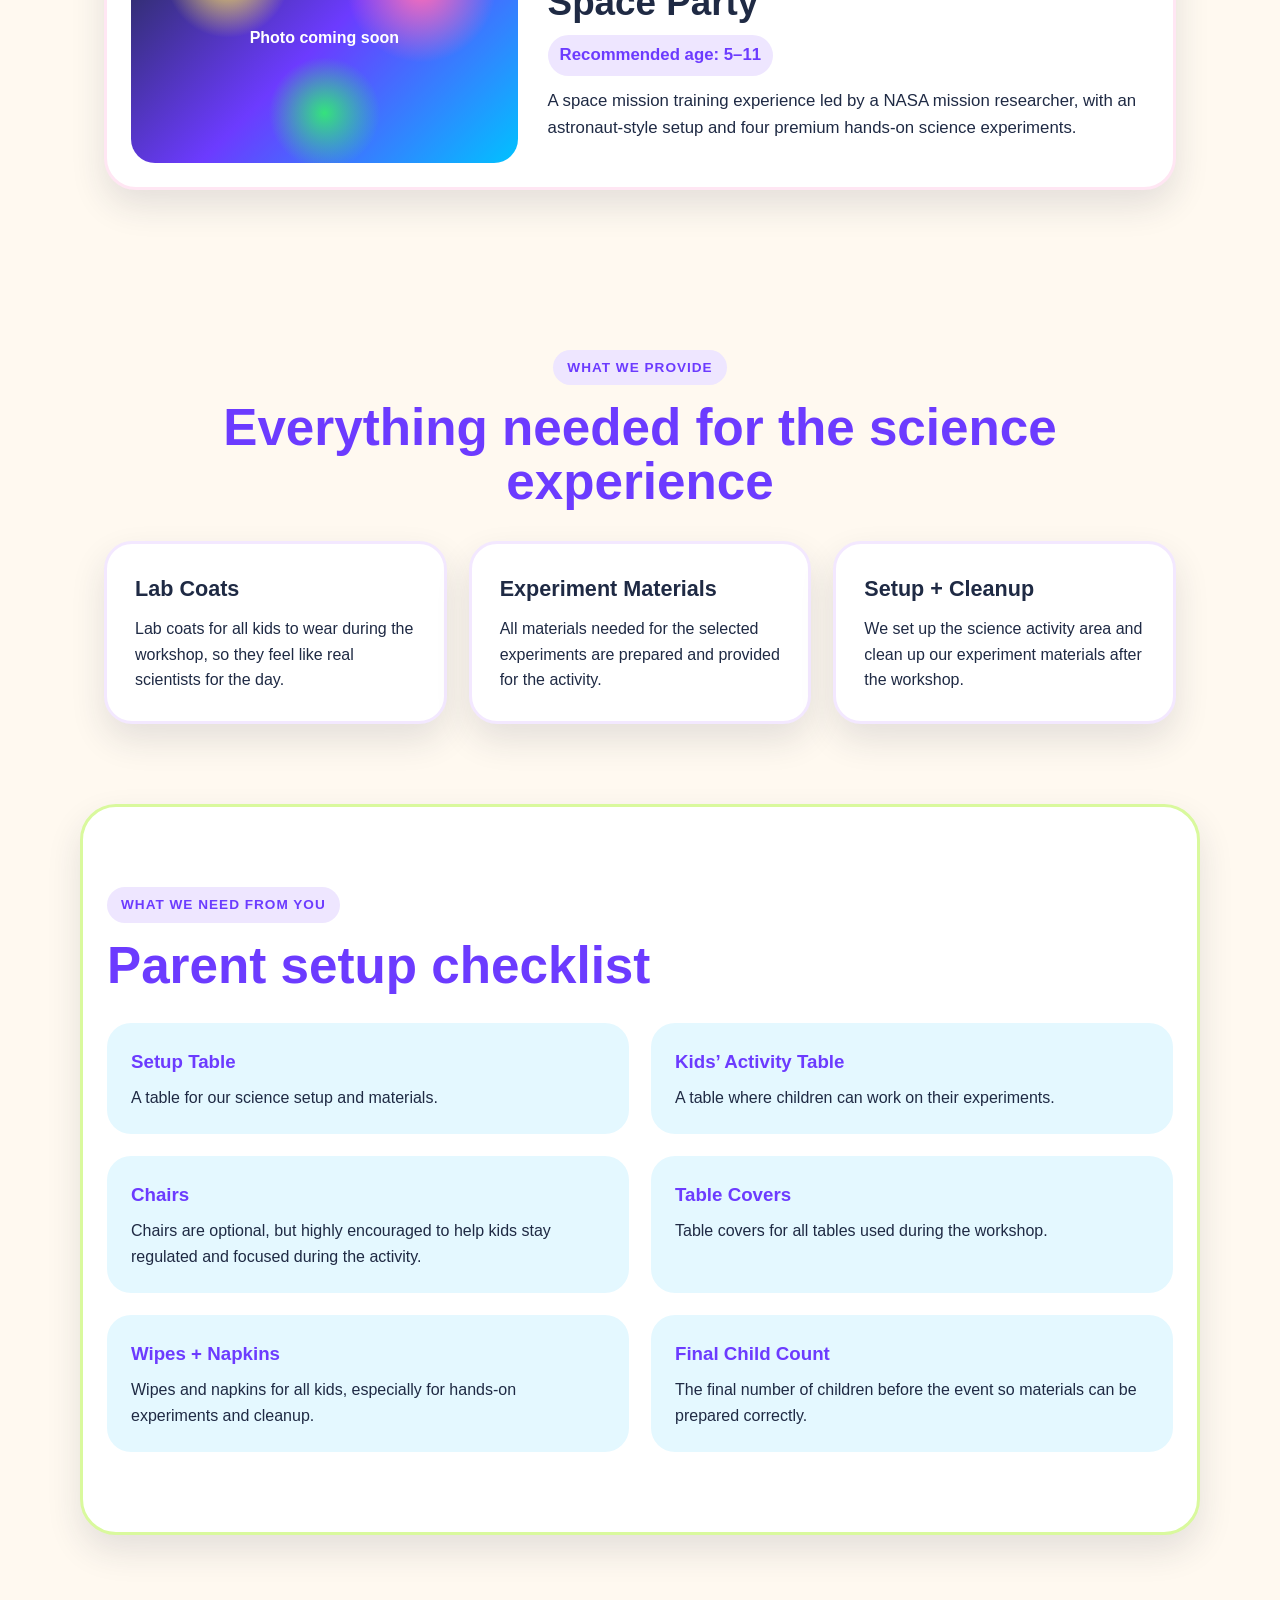
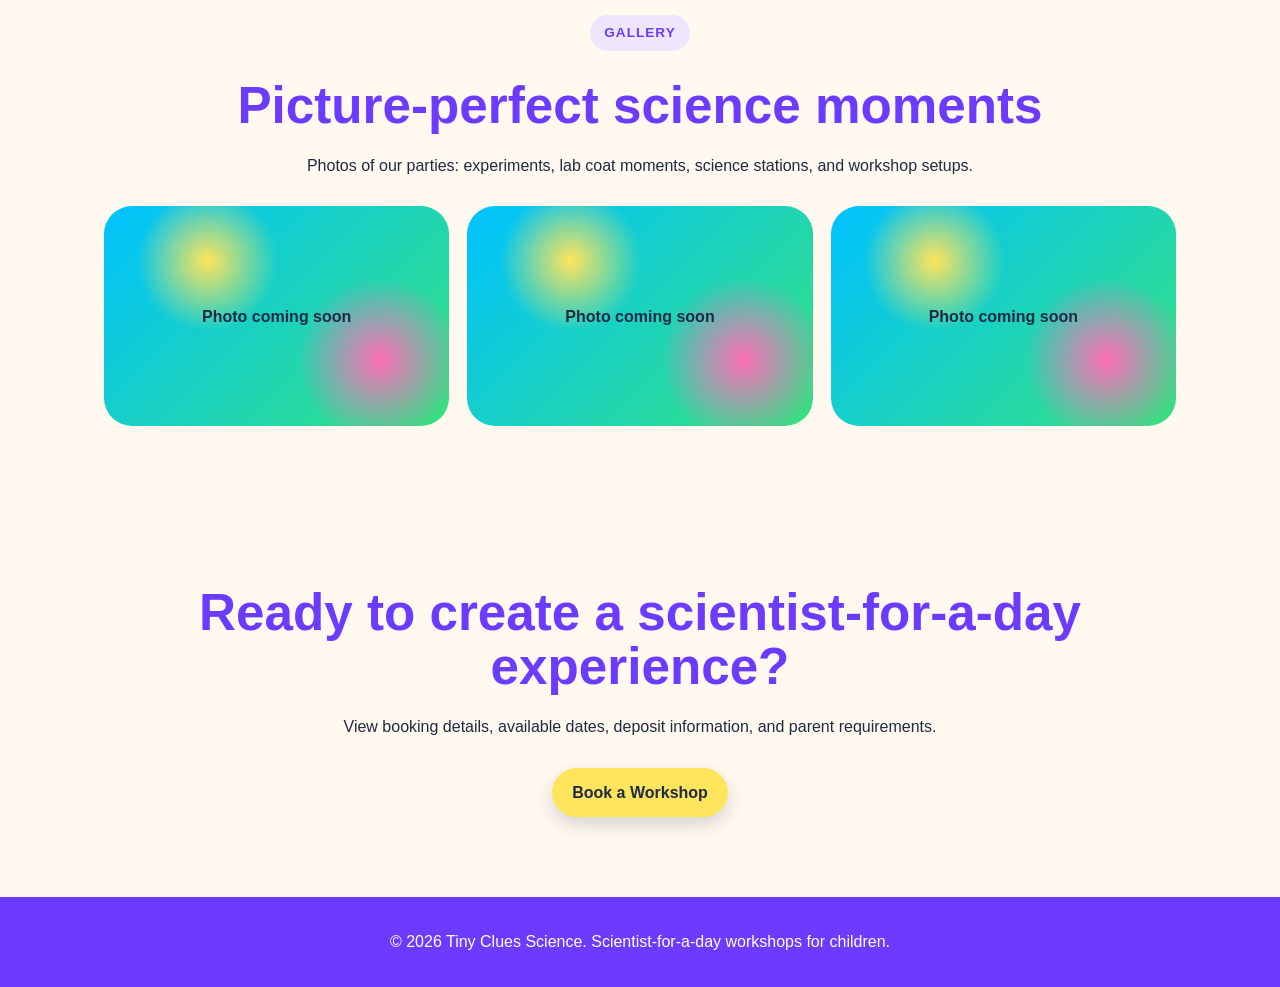
==== commit 6c219394: "Update index.html" ====
--- a/index.html
+++ b/index.html
@@ -21,7 +21,7 @@
 
       <div class="nav-links">
         <a href="index.html">Home</a>
-        <a href="#packages">Experiences</a>
+        <a href="#packages">Party Package</a>
         <a href="meet.html">Meet Natalia</a>
         <a href="book.html" class="nav-button">Book a Workshop</a>
       </div>
@@ -37,7 +37,7 @@
       </p>
 
       <p class="service-area">
-        Serving the Greater Chicagoland area • Travel available up to 60 miles
+        Serving the Greater Chicagoland area • Travel available up to 60 miles • Serving: Birthday Parties, Private Events, Schools and MORE!
       </p>
 
       <div class="hero-buttons">
@@ -59,15 +59,15 @@
       </p>
     </section>
 
+         <article class="feature-card">
+        <h3>Real Science Projects</h3>
+        <p>Every activity is connected to real science concepts like chemistry, temperature, materials, reactions, space, or color science.</p>
+      </article>
+    
     <section class="section feature-grid">
       <article class="feature-card">
-        <h3>Lab Coat Experience</h3>
-        <p>Kids step into the role of scientists with a workshop setup designed to feel special, engaging, and photo-ready.</p>
-      </article>
-
-      <article class="feature-card">
-        <h3>Real Science Projects</h3>
-        <p>Every activity is connected to real science concepts like chemistry, temperature, materials, reactions, space, or color science.</p>
+        <h3>Real Scientist Set-up</h3>
+        <p>Kids step into the role of scientists with a workshop setup designed to feel special, engaging, and photo-ready with lab coats and safety equipment.</p>
       </article>
 
       <article class="feature-card">
@@ -77,7 +77,7 @@
     </section>
 
     <section id="packages" class="section packages">
-      <p class="section-tag">Our experiences</p>
+      <p class="section-tag">Birthday Parties, Workshops, Events</p>
       <h2>Science Party Packages</h2>
 
       <p class="package-intro">
@@ -222,7 +222,7 @@
       <p class="section-tag">Gallery</p>
       <h2>Picture-perfect science moments</h2>
       <p>
-        Photos of experiments, lab coat moments, science stations, and workshop setups will be added here.
+        Photos of our parties: experiments, lab coat moments, science stations, and workshop setups.
       </p>
 
       <div class="gallery-grid">
